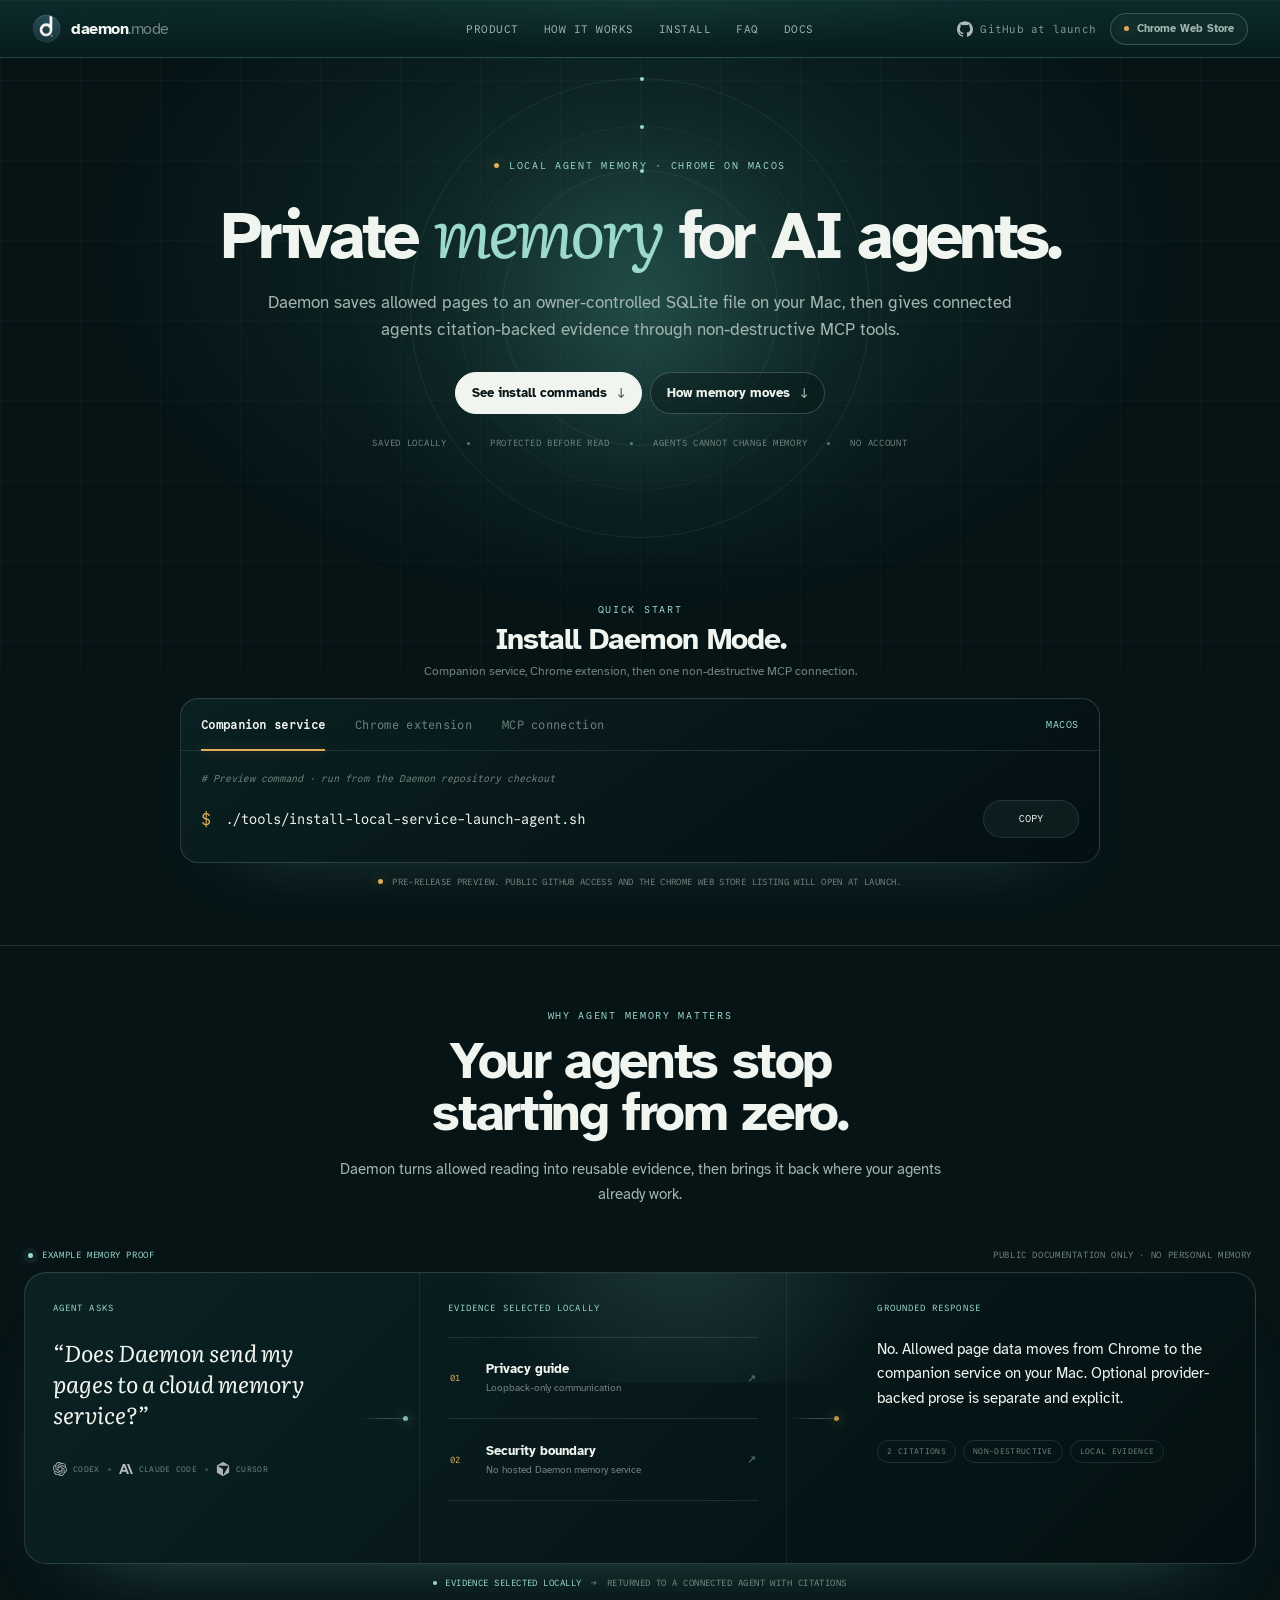
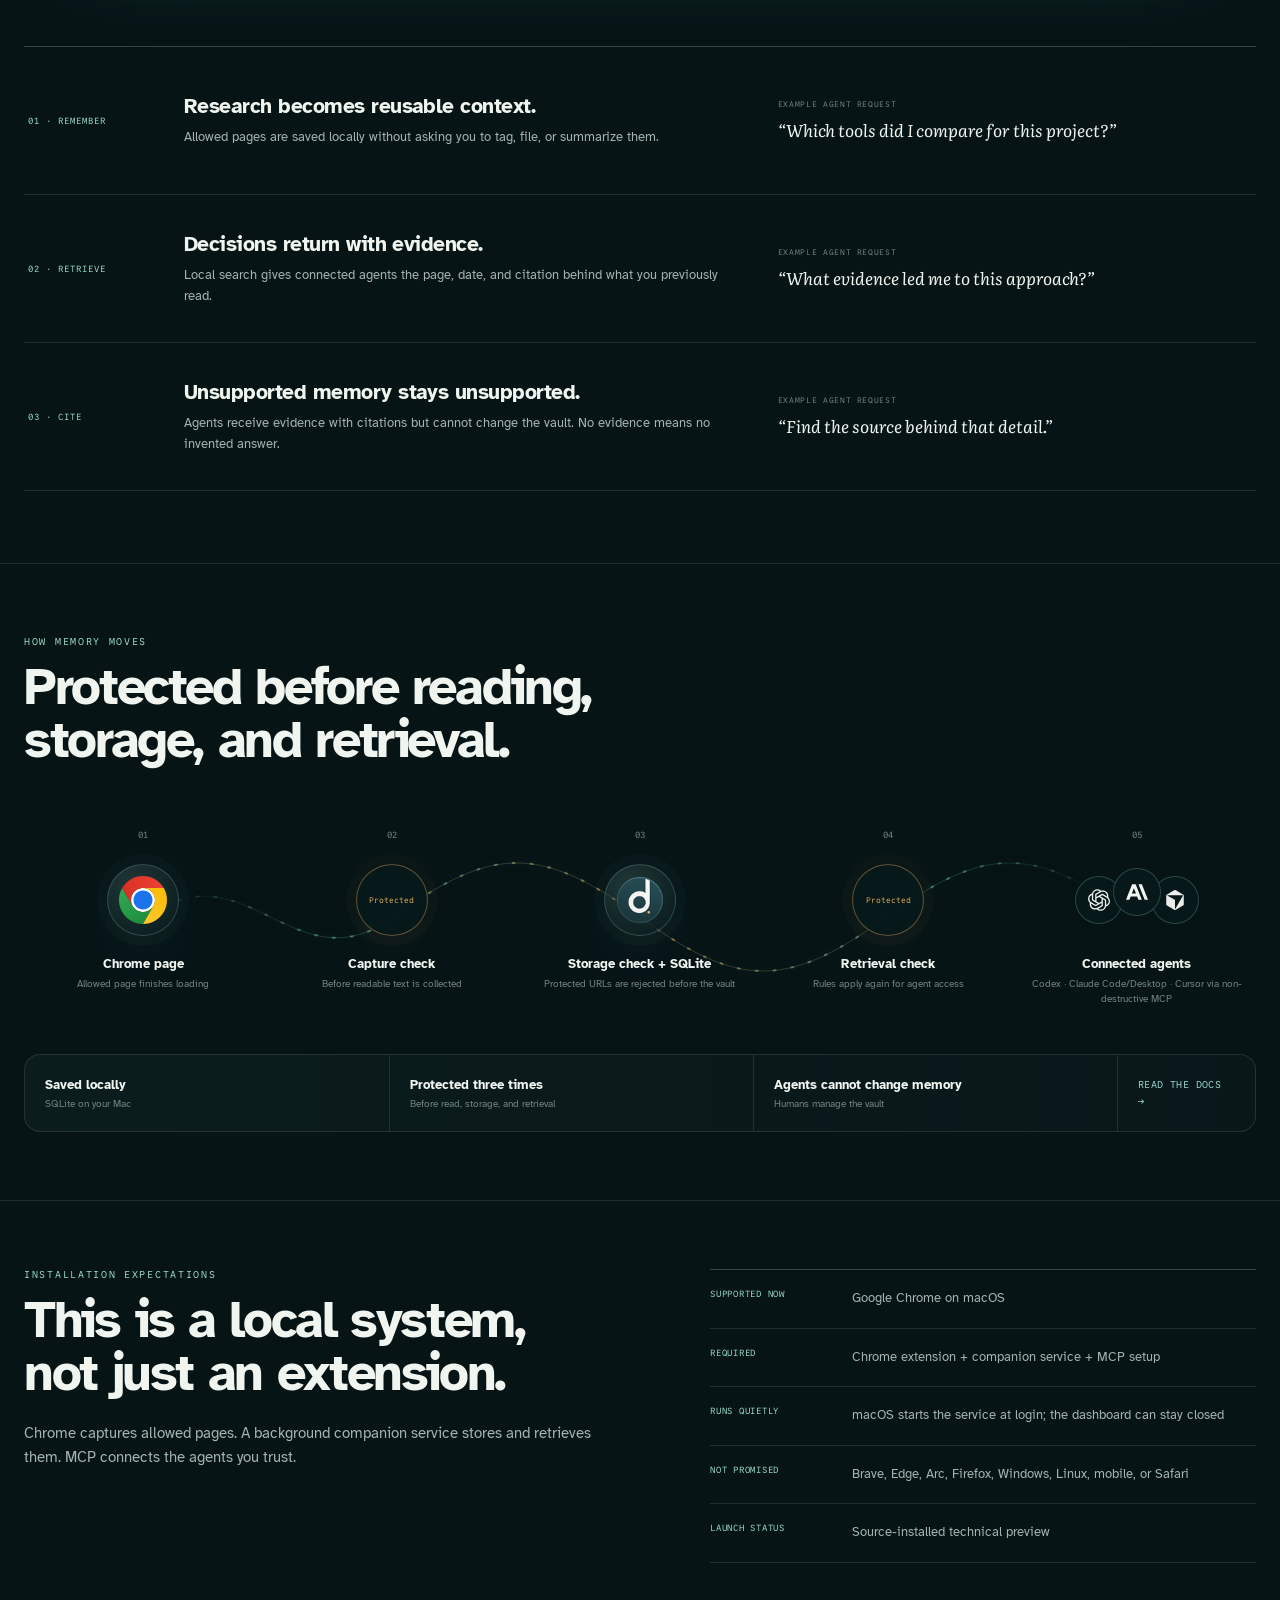
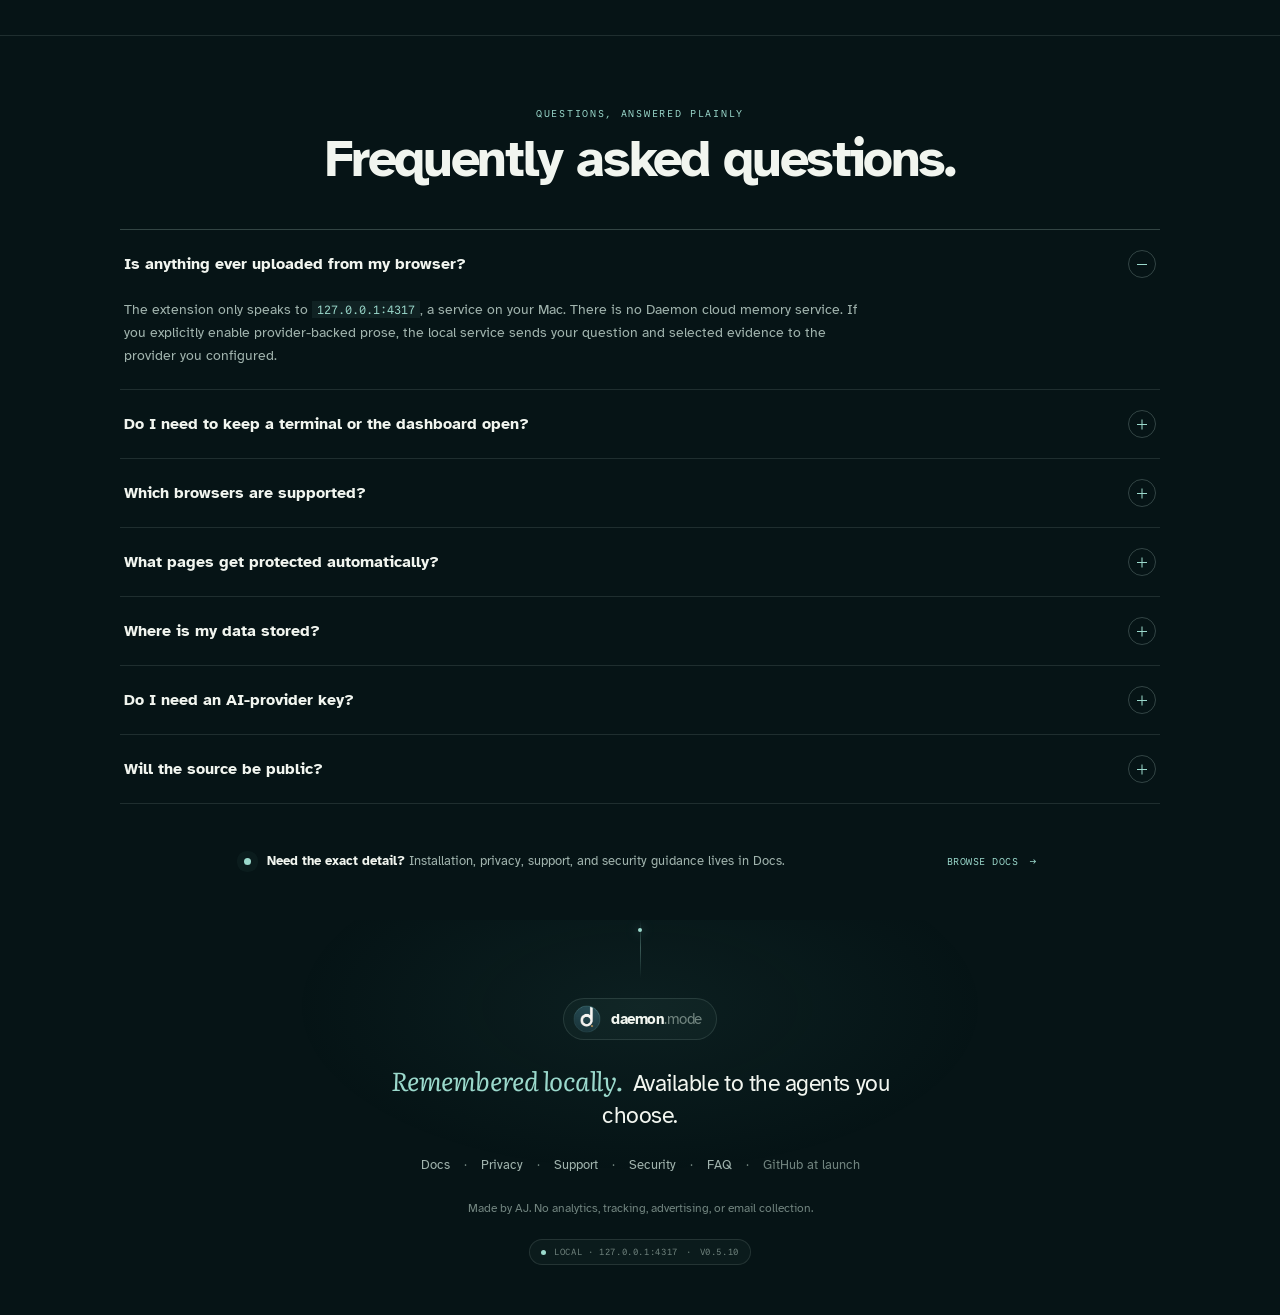
==== site/index.html @ b1472f05 "Launch Daemon Mode public preview" ====
<!doctype html>
<html lang="en">
<head>
  <meta charset="utf-8">
  <meta name="viewport" content="width=device-width, initial-scale=1">
  <title>Daemon Mode — Private memory for AI agents</title>
  <meta name="description" content="Daemon Mode saves allowed pages locally on your Mac and gives connected AI agents non-destructive, citation-backed memory through MCP.">
  <meta name="color-scheme" content="dark">
  <meta name="theme-color" content="#061416">

  <meta property="og:type" content="website">
  <meta property="og:title" content="Daemon Mode">
  <meta property="og:description" content="Private, local, citation-backed memory for your AI agents.">
  <meta name="twitter:card" content="summary_large_image">

  <link rel="icon" href="./assets/icons/dmn-icon-32.png" type="image/png">
  <link rel="apple-touch-icon" href="./assets/icons/dmn-icon-192.png">
  <link rel="preload" href="./assets/fonts/atkinson-hyperlegible-latin-400-normal.woff2" as="font" type="font/woff2" crossorigin>
  <link rel="preload" href="./assets/fonts/atkinson-hyperlegible-latin-700-normal.woff2" as="font" type="font/woff2" crossorigin>
  <link rel="preload" href="./assets/fonts/commit-mono-latin-400-normal.woff2" as="font" type="font/woff2" crossorigin>
  <link rel="preload" href="./assets/fonts/literata-latin-400-italic.woff2" as="font" type="font/woff2" crossorigin>
  <link rel="stylesheet" href="./cohesive.css?v=0.5.10-launch-5">
  <script src="./version.js"></script>
  <script src="./file-navigation.js" defer></script>
</head>
<body>
  <a class="skip-link" href="#main">Skip to content</a>
  <div class="page-atmosphere" aria-hidden="true"></div>

  <header class="site-header">
    <div class="shell header-row">
      <a class="brand" href="/" aria-label="Daemon Mode home">
        <img src="./assets/brand/dmn-mark.png" alt="" width="34" height="34">
        <span>daemon<span>.mode</span></span>
      </a>

      <nav class="primary-nav" id="primary-nav" aria-label="Primary navigation">
        <a href="#product">Product</a>
        <a href="#how">How it works</a>
        <a href="#install">Install</a>
        <a href="#faq">FAQ</a>
        <a href="./docs/">Docs</a>
      </nav>

      <div class="header-actions">
        <span class="github-placeholder" aria-disabled="true"><img src="./assets/agents/github.svg" alt="" width="16" height="16"><span>GitHub at launch</span></span>
        <span class="store-placeholder" aria-disabled="true" aria-label="Chrome Web Store link activates after publication"><i aria-hidden="true"></i> Chrome Web Store</span>
      </div>

      <button class="menu-button" type="button" aria-controls="primary-nav" aria-expanded="false">Menu</button>
    </div>
  </header>

  <main id="main">
    <section class="hero" aria-labelledby="hero-title">
      <div class="hero-art" aria-hidden="true">
        <div class="hero-art__ring hero-art__ring--outer"></div>
        <div class="hero-art__ring hero-art__ring--middle"></div>
        <div class="hero-art__ring hero-art__ring--inner"></div>
      </div>

      <div class="shell hero-copy">
        <p class="eyebrow"><span aria-hidden="true"></span> Local agent memory · Chrome on macOS</p>
        <h1 id="hero-title">Private <em>memory</em> for AI agents.</h1>
        <p class="hero-lede">Daemon saves allowed pages to an owner-controlled SQLite file on your Mac, then gives connected agents citation-backed evidence through non-destructive MCP tools.</p>
        <div class="hero-actions">
          <a class="button button--primary origin-action" data-origin-button href="#install"><span class="origin-label">See install commands <span class="button-arrow" aria-hidden="true">↓</span></span></a>
          <a class="button button--secondary origin-action" data-origin-button href="#how"><span class="origin-label">How memory moves <span class="button-arrow" aria-hidden="true">↓</span></span></a>
        </div>
        <ul class="hero-facts" aria-label="Product boundaries">
          <li>saved locally</li>
          <li>protected before read</li>
          <li>agents cannot change memory</li>
          <li>no account</li>
        </ul>
      </div>
    </section>

    <section class="quick-start" id="install" aria-labelledby="quick-start-title">
      <div class="shell quick-start-shell">
        <div class="quick-start-intro">
          <p class="section-kicker">Quick start</p>
          <h2 id="quick-start-title">Install Daemon Mode.</h2>
          <p>Companion service, Chrome extension, then one non-destructive MCP connection.</p>
        </div>

        <div class="install-console" role="region" aria-label="Daemon Mode installation preview">
          <div class="install-console__tabs" role="tablist" aria-label="Installation steps">
            <button class="is-active" id="install-tab-service" type="button" role="tab" aria-selected="true" aria-controls="install-panel-service">Companion service</button>
            <button id="install-tab-extension" type="button" role="tab" aria-selected="false" aria-controls="install-panel-extension" tabindex="-1">Chrome extension</button>
            <button id="install-tab-mcp" type="button" role="tab" aria-selected="false" aria-controls="install-panel-mcp" tabindex="-1">MCP connection</button>
            <span class="install-tab-indicator" aria-hidden="true"></span>
            <b>macOS</b>
          </div>
          <div class="install-console__body install-panel" id="install-panel-service" role="tabpanel" aria-labelledby="install-tab-service">
            <p class="install-note"># Preview command · run from the Daemon repository checkout</p>
            <div class="command-row">
              <span class="prompt" aria-hidden="true">$</span>
              <code id="service-install-command">./tools/install-local-service-launch-agent.sh</code>
              <button class="copy-button" data-copy-target="service-install-command" type="button" aria-label="Copy companion service install command">
                <span aria-hidden="true">Copy</span>
                <span class="copy-button__status" aria-live="polite"></span>
              </button>
            </div>
          </div>
          <div class="install-console__body install-panel" id="install-panel-extension" role="tabpanel" aria-labelledby="install-tab-extension" hidden>
            <p class="install-note"># Technical preview · Chrome Developer mode</p>
            <div class="install-status-row">
              <strong>Load this checkout's extension/ folder unpacked</strong>
              <span><i aria-hidden="true"></i> Store link follows publication</span>
            </div>
          </div>
          <div class="install-console__body install-panel" id="install-panel-mcp" role="tabpanel" aria-labelledby="install-tab-mcp" hidden>
            <p class="install-note"># Connect Codex · replace codex with claude-code, cursor, or claude-desktop</p>
            <div class="command-row">
              <span class="prompt" aria-hidden="true">$</span>
              <code id="mcp-install-command">python3 tools/setup-agent-harness.py --apply codex --scope user</code>
              <button class="copy-button" data-copy-target="mcp-install-command" type="button" aria-label="Copy MCP connection command">
                <span aria-hidden="true">Copy</span>
                <span class="copy-button__status" aria-live="polite"></span>
              </button>
            </div>
          </div>
        </div>

        <p class="availability-note"><span aria-hidden="true"></span> Pre-release preview. Public GitHub access and the Chrome Web Store listing will open at launch.</p>
      </div>
    </section>

    <section class="product-section" id="product" aria-labelledby="product-title">
      <div class="shell">
        <div class="section-heading section-heading--center">
          <p class="section-kicker">Why agent memory matters</p>
          <h2 id="product-title">Your agents stop starting from zero.</h2>
          <p>Daemon turns allowed reading into reusable evidence, then brings it back where your agents already work.</p>
        </div>

        <figure class="evidence-proof" data-evidence-proof aria-labelledby="evidence-proof-title">
          <div class="evidence-proof__topline">
            <figcaption id="evidence-proof-title"><i aria-hidden="true"></i> Example memory proof</figcaption>
            <span>Public documentation only · no personal memory</span>
          </div>

          <div class="evidence-proof__instrument">
            <article class="proof-query" data-proof-step="1">
              <p class="proof-label">Agent asks</p>
              <blockquote>“Does Daemon send my pages to a cloud memory service?”</blockquote>
              <div class="proof-agent-row" aria-label="Example connected agents">
                <span><img src="./assets/agents/openai.svg" alt="" width="18" height="18"> Codex</span>
                <span><img src="./assets/agents/anthropic.svg" alt="" width="18" height="18"> Claude Code</span>
                <span><img src="./assets/agents/cursor.svg" alt="" width="18" height="18"> Cursor</span>
              </div>
            </article>

            <div class="proof-transfer" aria-hidden="true">
              <span></span>
            </div>

            <article class="proof-evidence" data-proof-step="2">
              <p class="proof-label">Evidence selected locally</p>
              <a href="./privacy/">
                <span>01</span>
                <div><strong>Privacy guide</strong><small>Loopback-only communication</small></div>
                <b aria-hidden="true">↗</b>
              </a>
              <a href="./security/">
                <span>02</span>
                <div><strong>Security boundary</strong><small>No hosted Daemon memory service</small></div>
                <b aria-hidden="true">↗</b>
              </a>
            </article>

            <div class="proof-transfer proof-transfer--answer" aria-hidden="true">
              <span></span>
            </div>

            <article class="proof-answer" data-proof-step="3">
              <p class="proof-label">Grounded response</p>
              <p>No. Allowed page data moves from Chrome to the companion service on your Mac. Optional provider-backed prose is separate and explicit.</p>
              <footer><span>2 citations</span><span>non-destructive</span><span>local evidence</span></footer>
            </article>
          </div>

          <div class="evidence-proof__caption">
            <span><i aria-hidden="true"></i> Evidence selected locally</span>
            <span aria-hidden="true">→</span>
            <span>returned to a connected agent with citations</span>
          </div>
        </figure>

        <div class="value-rows">
          <article>
            <span>01 · Remember</span>
            <div><h3>Research becomes reusable context.</h3><p>Allowed pages are saved locally without asking you to tag, file, or summarize them.</p></div>
            <blockquote><small>Example agent request</small>“Which tools did I compare for this project?”</blockquote>
          </article>
          <article>
            <span>02 · Retrieve</span>
            <div><h3>Decisions return with evidence.</h3><p>Local search gives connected agents the page, date, and citation behind what you previously read.</p></div>
            <blockquote><small>Example agent request</small>“What evidence led me to this approach?”</blockquote>
          </article>
          <article>
            <span>03 · Cite</span>
            <div><h3>Unsupported memory stays unsupported.</h3><p>Agents receive evidence with citations but cannot change the vault. No evidence means no invented answer.</p></div>
            <blockquote><small>Example agent request</small>“Find the source behind that detail.”</blockquote>
          </article>
        </div>
      </div>
    </section>

    <section class="flow-section" id="how" aria-labelledby="flow-title">
      <div class="shell">
        <div class="section-heading">
          <p class="section-kicker">How memory moves</p>
          <h2 id="flow-title">Protected before reading, storage, and retrieval.</h2>
        </div>

        <div class="memory-flow-wrap" data-memory-flow>
          <svg class="memory-flow__path" viewBox="0 0 1000 180" preserveAspectRatio="none" aria-hidden="true">
            <defs>
              <linearGradient id="memory-path-gradient" x1="0" x2="1">
                <stop offset="0" stop-color="#75c9b7" stop-opacity="0"/>
                <stop offset=".18" stop-color="#75c9b7" stop-opacity=".45"/>
                <stop offset=".5" stop-color="#e0ad59" stop-opacity=".5"/>
                <stop offset=".82" stop-color="#75c9b7" stop-opacity=".45"/>
                <stop offset="1" stop-color="#75c9b7" stop-opacity="0"/>
              </linearGradient>
            </defs>
            <path class="memory-flow__path-base" d="M100 90 C180 18 220 162 300 90 S420 18 500 90 S620 162 700 90 S820 18 900 90"/>
            <path class="memory-flow__path-signal" d="M100 90 C180 18 220 162 300 90 S420 18 500 90 S620 162 700 90 S820 18 900 90"/>
          </svg>
          <ol class="memory-flow">
            <li>
              <span>01</span>
              <div class="flow-mark flow-mark--chrome"><img src="./assets/agents/chrome.svg" alt="" width="48" height="48"></div>
              <strong>Chrome page</strong>
              <small>Allowed page finishes loading</small>
            </li>
            <li class="memory-flow__gate">
              <span>02</span>
              <b aria-hidden="true">Protected</b>
              <strong>Capture check</strong>
              <small>Before readable text is collected</small>
            </li>
            <li>
              <span>03</span>
              <div class="flow-mark"><img src="./assets/icons/dmn-icon-64.png" alt="" width="42" height="42"></div>
              <strong>Storage check + SQLite</strong>
              <small>Protected URLs are rejected before the vault</small>
            </li>
            <li class="memory-flow__gate">
              <span>04</span>
              <b aria-hidden="true">Protected</b>
              <strong>Retrieval check</strong>
              <small>Rules apply again for agent access</small>
            </li>
            <li>
              <span>05</span>
              <div class="agent-cluster" aria-hidden="true">
                <i><img src="./assets/agents/openai.svg" alt=""></i>
                <i><img src="./assets/agents/anthropic.svg" alt=""></i>
                <i><img src="./assets/agents/cursor.svg" alt=""></i>
              </div>
              <strong>Connected agents</strong>
              <small>Codex · Claude Code/Desktop · Cursor via non-destructive MCP</small>
            </li>
          </ol>
        </div>

        <aside class="trust-ribbon" aria-label="Core trust boundaries">
          <div><strong>Saved locally</strong><span>SQLite on your Mac</span></div>
          <div><strong>Protected three times</strong><span>Before read, storage, and retrieval</span></div>
          <div><strong>Agents cannot change memory</strong><span>Humans manage the vault</span></div>
          <a href="./docs/">Read the docs <span aria-hidden="true">→</span></a>
        </aside>
      </div>
    </section>

    <section class="expectations-section" aria-labelledby="expectations-title">
      <div class="shell expectations-grid">
        <div>
          <p class="section-kicker">Installation expectations</p>
          <h2 id="expectations-title">This is a local system, not just an extension.</h2>
          <p class="expectations-lede">Chrome captures allowed pages. A background companion service stores and retrieves them. MCP connects the agents you trust.</p>
        </div>
        <dl class="requirements">
          <div><dt>Supported now</dt><dd>Google Chrome on macOS</dd></div>
          <div><dt>Required</dt><dd>Chrome extension + companion service + MCP setup</dd></div>
          <div><dt>Runs quietly</dt><dd>macOS starts the service at login; the dashboard can stay closed</dd></div>
          <div><dt>Not promised</dt><dd>Brave, Edge, Arc, Firefox, Windows, Linux, mobile, or Safari</dd></div>
          <div><dt>Launch status</dt><dd>Source-installed technical preview</dd></div>
        </dl>
      </div>
    </section>

    <section class="faq-section" id="faq" aria-labelledby="faq-title">
      <div class="shell faq-shell">
        <div class="section-heading section-heading--center">
          <p class="section-kicker">Questions, answered plainly</p>
          <h2 id="faq-title">Frequently asked questions.</h2>
        </div>

        <div class="faq" data-faq-accordion>
          <article class="faq-item is-open">
            <h3><button type="button" aria-expanded="true" aria-controls="faq-upload"><span>Is anything ever uploaded from my browser?</span><i aria-hidden="true"></i></button></h3>
            <div class="faq-panel" id="faq-upload"><p>The extension only speaks to <code>127.0.0.1:4317</code>, a service on your Mac. There is no Daemon cloud memory service. If you explicitly enable provider-backed prose, the local service sends your question and selected evidence to the provider you configured.</p></div>
          </article>
          <article class="faq-item">
            <h3><button type="button" aria-expanded="false" aria-controls="faq-running"><span>Do I need to keep a terminal or the dashboard open?</span><i aria-hidden="true"></i></button></h3>
            <div class="faq-panel" id="faq-running" hidden><p>No. The one-time installer registers a per-user macOS background service. It starts after you log in, returns after a normal reboot once you log in again, and is restarted if the process exits unexpectedly. The dashboard is only a view into that service.</p></div>
          </article>
          <article class="faq-item">
            <h3><button type="button" aria-expanded="false" aria-controls="faq-browser"><span>Which browsers are supported?</span><i aria-hidden="true"></i></button></h3>
            <div class="faq-panel" id="faq-browser" hidden><p>Google Chrome on macOS is the current support promise. Other browsers and operating systems have not been verified end to end.</p></div>
          </article>
          <article class="faq-item">
            <h3><button type="button" aria-expanded="false" aria-controls="faq-protection"><span>What pages get protected automatically?</span><i aria-hidden="true"></i></button></h3>
            <div class="faq-panel" id="faq-protection" hidden><p>Banking, healthcare, wallets and payments, mail, private messaging, private AI chats, browser-internal pages, and authentication flows. You can add domains of your own.</p></div>
          </article>
          <article class="faq-item">
            <h3><button type="button" aria-expanded="false" aria-controls="faq-storage"><span>Where is my data stored?</span><i aria-hidden="true"></i></button></h3>
            <div class="faq-panel" id="faq-storage" hidden><p>In a local SQLite file at <code>~/Library/Application Support/Daemon Mode/memory.sqlite3</code> for your macOS user.</p></div>
          </article>
          <article class="faq-item">
            <h3><button type="button" aria-expanded="false" aria-controls="faq-key"><span>Do I need an AI-provider key?</span><i aria-hidden="true"></i></button></h3>
            <div class="faq-panel" id="faq-key" hidden><p>No. Capture, protection, local retrieval, and MCP evidence work without one. A key is only needed for optional provider-backed prose.</p></div>
          </article>
          <article class="faq-item">
            <h3><button type="button" aria-expanded="false" aria-controls="faq-source"><span>Will the source be public?</span><i aria-hidden="true"></i></button></h3>
            <div class="faq-panel" id="faq-source" hidden><p>Yes. At launch, the extension, local service, MCP server, packaging workflow, and verification tools will be available in the GitHub repository.</p></div>
          </article>
        </div>

        <div class="faq-after">
          <span class="faq-after__signal" aria-hidden="true"></span>
          <p><strong>Need the exact detail?</strong> Installation, privacy, support, and security guidance lives in Docs.</p>
          <a href="./docs/">Browse Docs <span aria-hidden="true">→</span></a>
        </div>
      </div>
    </section>

  </main>

  <footer class="site-footer">
    <div class="footer-inner">
      <a class="brand footer-brand" href="/" aria-label="Daemon Mode home">
        <img src="./assets/brand/dmn-mark.png" alt="" width="34" height="34">
        <span>daemon<span>.mode</span></span>
      </a>
      <p class="footer-hook"><em>Remembered locally.</em> Available to the agents you choose.</p>
      <nav class="footer-nav" aria-label="Footer navigation">
        <a href="./docs/">Docs</a><span aria-hidden="true">·</span>
        <a href="./privacy/">Privacy</a><span aria-hidden="true">·</span>
        <a href="./support/">Support</a><span aria-hidden="true">·</span>
        <a href="./security/">Security</a><span aria-hidden="true">·</span>
        <a href="#faq">FAQ</a><span aria-hidden="true">·</span>
        <span aria-disabled="true">GitHub at launch</span>
      </nav>
      <p class="footer-attribution">Made by AJ. No analytics, tracking, advertising, or email collection.</p>
      <div class="footer-stamp"><i aria-hidden="true"></i><span>local · 127.0.0.1:4317</span><span aria-hidden="true">·</span><span id="dmn-version">v0.5.10</span></div>
    </div>
  </footer>

  <script>
    (function () {
      var version = document.getElementById('dmn-version');
      if (version && window.__DAEMON_VERSION__) version.textContent = 'v' + window.__DAEMON_VERSION__;

      var menu = document.querySelector('.menu-button');
      var nav = document.getElementById('primary-nav');
      function setMenu(open) {
        nav.classList.toggle('is-open', open);
        menu.setAttribute('aria-expanded', open ? 'true' : 'false');
        menu.textContent = open ? 'Close' : 'Menu';
      }
      menu.addEventListener('click', function () { setMenu(menu.getAttribute('aria-expanded') !== 'true'); });
      nav.querySelectorAll('a').forEach(function (link) { link.addEventListener('click', function () { setMenu(false); }); });
      document.addEventListener('keydown', function (event) { if (event.key === 'Escape') setMenu(false); });

      function getOriginCoverDiameter(width, height, x, y) {
        return Math.ceil(2 * Math.max(
          Math.hypot(x, y),
          Math.hypot(width - x, y),
          Math.hypot(x, height - y),
          Math.hypot(width - x, height - y)
        ));
      }

      function updateOriginFill(control, x, y) {
        var rect = control.getBoundingClientRect();
        var safeX = Math.max(0, Math.min(x, rect.width));
        var safeY = Math.max(0, Math.min(y, rect.height));
        control.style.setProperty('--origin-x', safeX + 'px');
        control.style.setProperty('--origin-y', safeY + 'px');
        control.style.setProperty('--origin-size', getOriginCoverDiameter(rect.width, rect.height, safeX, safeY) + 'px');
      }

      function setOriginActive(control, active) {
        control.dataset.originActive = String(Boolean(active));
      }

      document.querySelectorAll('[data-origin-button]').forEach(function (control) {
        function fromPointer(event) {
          var rect = control.getBoundingClientRect();
          updateOriginFill(control, event.clientX - rect.left, event.clientY - rect.top);
        }
        function fromCenter() {
          var rect = control.getBoundingClientRect();
          updateOriginFill(control, rect.width / 2, rect.height / 2);
        }

        control.addEventListener('pointerenter', function (event) { fromPointer(event); setOriginActive(control, true); });
        control.addEventListener('pointermove', function (event) { if (control.dataset.originActive === 'true') fromPointer(event); });
        control.addEventListener('pointerleave', function () { setOriginActive(control, false); control.dataset.originPressed = 'false'; });
        control.addEventListener('pointerdown', function (event) {
          if (event.button !== 0) return;
          fromPointer(event);
          setOriginActive(control, true);
          control.dataset.originPressed = 'true';
        });
        control.addEventListener('pointerup', function () { control.dataset.originPressed = 'false'; });
        control.addEventListener('pointercancel', function () { control.dataset.originPressed = 'false'; });
        control.addEventListener('focus', function () {
          if (!control.matches(':focus-visible')) return;
          fromCenter();
          setOriginActive(control, true);
        });
        control.addEventListener('blur', function () { setOriginActive(control, false); control.dataset.originPressed = 'false'; });
        control.addEventListener('keydown', function (event) {
          if (event.repeat || event.key !== 'Enter') return;
          fromCenter();
          setOriginActive(control, true);
          control.dataset.originPressed = 'true';
        });
        control.addEventListener('keyup', function (event) {
          if (event.key !== 'Enter') return;
          control.dataset.originPressed = 'false';
        });
      });

      document.querySelectorAll('[data-copy-target]').forEach(function (copyButton) {
        var command = document.getElementById(copyButton.getAttribute('data-copy-target'));
        var label = copyButton.querySelector('span[aria-hidden="true"]');
        var status = copyButton.querySelector('.copy-button__status');
        var defaultLabel = label.textContent;
        var resetCopyTimer;
        copyButton.addEventListener('click', function () {
        function finish(text) {
          window.clearTimeout(resetCopyTimer);
          label.textContent = text;
          status.textContent = text === 'Copied' ? '✓' : '!';
          copyButton.dataset.copyState = text === 'Copied' ? 'success' : 'failure';
          resetCopyTimer = window.setTimeout(function () {
            label.textContent = defaultLabel;
            status.textContent = '';
            delete copyButton.dataset.copyState;
          }, 1800);
        }
        function fallbackCopy(text) {
          var field = document.createElement('textarea');
          field.value = text;
          field.setAttribute('readonly', '');
          field.style.position = 'fixed';
          field.style.opacity = '0';
          document.body.appendChild(field);
          field.select();
          var copied = false;
          try { copied = document.execCommand('copy'); } catch (error) { copied = false; }
          field.remove();
          finish(copied ? 'Copied' : 'Select command');
        }
        var text = command.textContent.trim();
        if (!navigator.clipboard || !navigator.clipboard.writeText) { fallbackCopy(text); return; }
        navigator.clipboard.writeText(text).then(function () { finish('Copied'); }).catch(function () { fallbackCopy(text); });
        });
      });

      var installTabs = Array.prototype.slice.call(document.querySelectorAll('[role="tab"][aria-controls^="install-panel-"]'));
      var installTabList = document.querySelector('.install-console__tabs');
      var installIndicator = document.querySelector('.install-tab-indicator');
      function updateInstallIndicator(tab) {
        if (!installTabList || !installIndicator || !tab) return;
        installTabList.style.setProperty('--tab-indicator-x', tab.offsetLeft + 'px');
        installTabList.style.setProperty('--tab-indicator-width', tab.offsetWidth + 'px');
        installTabList.classList.add('has-tab-indicator');
      }
      function activateInstallTab(tab) {
        installTabs.forEach(function (other) {
          var selected = other === tab;
          var panel = document.getElementById(other.getAttribute('aria-controls'));
          other.classList.toggle('is-active', selected);
          other.setAttribute('aria-selected', selected ? 'true' : 'false');
          other.tabIndex = selected ? 0 : -1;
          panel.classList.remove('is-entering');
          panel.hidden = !selected;
          if (selected && !reduceMotion) {
            panel.offsetHeight;
            panel.classList.add('is-entering');
          }
        });
        updateInstallIndicator(tab);
      }
      installTabs.forEach(function (tab, index) {
        tab.addEventListener('click', function () { activateInstallTab(tab); });
        tab.addEventListener('keydown', function (event) {
          if (event.key !== 'ArrowLeft' && event.key !== 'ArrowRight') return;
          event.preventDefault();
          var offset = event.key === 'ArrowRight' ? 1 : -1;
          var next = installTabs[(index + offset + installTabs.length) % installTabs.length];
          activateInstallTab(next);
          next.focus();
        });
      });

      var faqItems = Array.prototype.slice.call(document.querySelectorAll('[data-faq-accordion] .faq-item'));
      var reduceMotion = window.matchMedia('(prefers-reduced-motion: reduce)').matches;

      activateInstallTab(installTabs.find(function (tab) { return tab.getAttribute('aria-selected') === 'true'; }) || installTabs[0]);

      function setFaqItem(item, shouldOpen, immediate) {
        var button = item.querySelector('button');
        var panel = item.querySelector('.faq-panel');
        window.clearTimeout(panel.faqTimer);

        if (shouldOpen) {
          panel.hidden = false;
          button.setAttribute('aria-expanded', 'true');
          item.classList.add('is-open');
          panel.style.maxHeight = immediate || reduceMotion ? panel.scrollHeight + 'px' : '0px';
          if (!immediate && !reduceMotion) {
            panel.offsetHeight;
            window.requestAnimationFrame(function () { panel.style.maxHeight = panel.scrollHeight + 'px'; });
          }
          return;
        }

        button.setAttribute('aria-expanded', 'false');
        if (panel.hidden) {
          item.classList.remove('is-open');
          panel.style.maxHeight = '0px';
          return;
        }

        panel.style.maxHeight = panel.scrollHeight + 'px';
        panel.offsetHeight;
        item.classList.remove('is-open');
        panel.style.maxHeight = '0px';
        if (immediate || reduceMotion) {
          panel.hidden = true;
        } else {
          panel.faqTimer = window.setTimeout(function () { panel.hidden = true; }, 440);
        }
      }

      faqItems.forEach(function (item) {
        var button = item.querySelector('button');
        setFaqItem(item, button.getAttribute('aria-expanded') === 'true', true);
        button.addEventListener('click', function () {
          var willOpen = button.getAttribute('aria-expanded') !== 'true';
          faqItems.forEach(function (other) { setFaqItem(other, other === item && willOpen, false); });
        });
      });

      window.addEventListener('resize', function () {
        updateInstallIndicator(installTabs.find(function (tab) { return tab.getAttribute('aria-selected') === 'true'; }));
        faqItems.forEach(function (item) {
          if (!item.classList.contains('is-open')) return;
          var panel = item.querySelector('.faq-panel');
          panel.style.maxHeight = panel.scrollHeight + 'px';
        });
      });

      var motionSurfaces = Array.prototype.slice.call(document.querySelectorAll('[data-evidence-proof], [data-memory-flow]'));
      if (!reduceMotion && 'IntersectionObserver' in window && motionSurfaces.length) {
        document.documentElement.classList.add('motion-ready');
        var motionObserver = new IntersectionObserver(function (entries) {
          entries.forEach(function (entry) {
            if (!entry.isIntersecting) return;
            entry.target.classList.add('is-active');
            motionObserver.unobserve(entry.target);
          });
        }, { rootMargin: '0px 0px -14% 0px', threshold: .18 });
        motionSurfaces.forEach(function (surface) { motionObserver.observe(surface); });
      }

      var sectionLinks = Array.prototype.slice.call(nav.querySelectorAll('a[href^="#"]'));
      if ('IntersectionObserver' in window && sectionLinks.length) {
        var sectionsById = new Map();
        sectionLinks.forEach(function (link) {
          var section = document.querySelector(link.getAttribute('href'));
          if (section) sectionsById.set(section, link);
        });
        var visibleSections = new Map();
        var sectionObserver = new IntersectionObserver(function (entries) {
          entries.forEach(function (entry) {
            if (entry.isIntersecting) visibleSections.set(entry.target, entry.intersectionRatio);
            else visibleSections.delete(entry.target);
          });
          var activeSection = null;
          var activeRatio = 0;
          visibleSections.forEach(function (ratio, section) {
            if (ratio <= activeRatio) return;
            activeSection = section;
            activeRatio = ratio;
          });
          sectionLinks.forEach(function (link) { link.removeAttribute('aria-current'); });
          if (activeSection) sectionsById.get(activeSection).setAttribute('aria-current', 'location');
        }, { rootMargin: '-28% 0px -52% 0px', threshold: [0, .05, .2, .45] });
        sectionsById.forEach(function (link, section) { sectionObserver.observe(section); });
      }

    })();
  </script>
</body>
</html>
---- site/cohesive.css ----
@font-face { font-family: "Atkinson"; src: url("./assets/fonts/atkinson-hyperlegible-latin-400-normal.woff2") format("woff2"); font-style: normal; font-weight: 400; font-display: swap; }
@font-face { font-family: "Atkinson"; src: url("./assets/fonts/atkinson-hyperlegible-latin-700-normal.woff2") format("woff2"); font-style: normal; font-weight: 700; font-display: swap; }
@font-face { font-family: "Commit Mono"; src: url("./assets/fonts/commit-mono-latin-400-normal.woff2") format("woff2"); font-style: normal; font-weight: 400; font-display: swap; }
@font-face { font-family: "Literata"; src: url("./assets/fonts/literata-latin-400-italic.woff2") format("woff2"); font-style: italic; font-weight: 400; font-display: swap; }

:root {
  --bg: #061416;
  --bg-deep: #02090b;
  --panel: #091c1f;
  --panel-soft: rgba(11, 34, 37, .72);
  --ink: #f1f5ef;
  --muted: #a1b4ae;
  --dim: #71847f;
  --teal: #9bd9cc;
  --teal-strong: #75c9b7;
  --amber: #e0ad59;
  --rule: rgba(196, 225, 217, .13);
  --rule-strong: rgba(196, 225, 217, .24);
  --mono: "Commit Mono", ui-monospace, monospace;
  --sans: "Atkinson", sans-serif;
  --serif: "Literata", serif;
  --ease: cubic-bezier(.22, 1, .36, 1);
  --shell: 1240px;
  --radius-card: 20px;
  --radius-large: 26px;
  --surface-edge: rgba(196, 225, 217, .18);
  --surface-glow: 0 30px 80px -58px rgba(117, 201, 183, .45);
}

*, *::before, *::after { box-sizing: border-box; }
html { background: var(--bg-deep); scroll-behavior: smooth; scrollbar-width: none; }
html::-webkit-scrollbar, body::-webkit-scrollbar { display: none; }
body { background: var(--bg); color: var(--ink); font-family: var(--sans); margin: 0; min-width: 320px; overflow-x: hidden; }
body::before {
  background-image: linear-gradient(rgba(180, 218, 208, .035) 1px, transparent 1px), linear-gradient(90deg, rgba(180, 218, 208, .035) 1px, transparent 1px);
  background-size: 80px 80px;
  content: "";
  inset: 0;
  mask-image: linear-gradient(to bottom, #000 0%, rgba(0,0,0,.7) 72%, transparent 100%);
  pointer-events: none;
  position: fixed;
  z-index: 0;
}
a { color: inherit; text-decoration: none; }
button { color: inherit; font: inherit; }
img { display: block; height: auto; max-width: 100%; }
p, h1, h2, h3, ul, ol, dl, dd { margin: 0; }
ul, ol { padding: 0; }
code { font-family: var(--mono); }
main, .site-header, .site-footer { position: relative; z-index: 1; }
.shell { margin-inline: auto; width: min(var(--shell), calc(100% - 48px)); }
.skip-link { background: var(--ink); color: var(--bg); left: 16px; padding: 10px 14px; position: fixed; top: -100px; z-index: 1000; }
.skip-link:focus { top: 16px; }
.visually-hidden { height: 1px; margin: -1px; overflow: hidden; padding: 0; position: absolute; width: 1px; clip: rect(0 0 0 0); clip-path: inset(50%); white-space: nowrap; }
.page-atmosphere {
  animation: atmosphere-drift 18s ease-in-out infinite alternate;
  background: radial-gradient(780px 520px at 50% 250px, rgba(64, 148, 137, .2), transparent 70%), radial-gradient(600px 420px at 88% 1380px, rgba(193, 144, 65, .08), transparent 68%);
  inset: 0;
  pointer-events: none;
  position: fixed;
  z-index: 0;
}

.site-header { background: radial-gradient(480px 70px at 50% 0%, rgba(69, 135, 125, .12), transparent 72%), linear-gradient(180deg, rgba(13, 44, 44, .96), rgba(7, 28, 30, .93)); border-bottom: 1px solid rgba(155, 217, 204, .17); box-shadow: inset 0 1px rgba(255, 255, 255, .03), 0 14px 40px -36px rgba(0, 0, 0, .9); height: 58px; position: sticky; top: 0; z-index: 100; -webkit-backdrop-filter: blur(24px) saturate(125%); backdrop-filter: blur(24px) saturate(125%); }
.site-header .shell { max-width: 1600px; width: calc(100% - 64px); }
.header-row { align-items: center; display: grid; gap: 24px; grid-template-columns: 1fr auto 1fr; height: 100%; }
.brand { align-items: center; display: inline-flex; gap: 10px; justify-self: start; }
.brand img { height: 29px; width: 29px; }
.brand > span { font-size: 16px; font-weight: 700; letter-spacing: -.03em; }
.brand > span > span { color: var(--dim); font-weight: 400; }
.primary-nav { align-items: center; display: flex; gap: 25px; }
.primary-nav a { color: var(--muted); font-family: var(--mono); font-size: 11px; letter-spacing: .045em; padding: 8px 0; position: relative; text-transform: uppercase; }
.primary-nav a::after { background: var(--teal); bottom: 3px; content: ""; height: 1px; left: 0; position: absolute; transform: scaleX(0); transform-origin: right; transition: transform 200ms var(--ease); width: 100%; }
.primary-nav a:hover { color: var(--ink); }
.primary-nav a:hover::after { transform: scaleX(1); transform-origin: left; }
.primary-nav a[aria-current="page"], .primary-nav a[aria-current="location"] { color: var(--ink); }
.primary-nav a[aria-current="page"]::after, .primary-nav a[aria-current="location"]::after { transform: scaleX(1); }
.header-actions { align-items: center; display: flex; gap: 14px; justify-self: end; }
.github-placeholder { align-items: center; color: var(--muted); display: inline-flex; font-family: var(--mono); font-size: 11px; gap: 7px; letter-spacing: .02em; opacity: .82; }
.github-placeholder img { height: 16px; opacity: .88; width: 16px; }
.store-placeholder, .store-soon { align-items: center; background: rgba(155, 217, 204, .04); border: 1px solid var(--rule-strong); border-radius: 999px; color: var(--muted); display: inline-flex; font-size: 11px; font-weight: 700; gap: 8px; min-height: 32px; padding: 0 13px; }
.store-placeholder i, .store-soon i, .availability-note span, .footer-status i { background: var(--amber); border-radius: 50%; box-shadow: 0 0 12px rgba(224, 173, 89, .48); height: 5px; width: 5px; }
.menu-button { background: transparent; border: 1px solid var(--rule-strong); border-radius: 6px; display: none; min-height: 38px; padding: 0 12px; }

.hero { align-items: center; display: grid; min-height: 500px; overflow: hidden; padding: 42px 0 50px; position: relative; }
.hero::after { display: none; }
.hero-copy { align-items: center; display: flex; flex-direction: column; position: relative; text-align: center; z-index: 2; }
.eyebrow, .section-kicker { color: var(--teal); font-family: var(--mono); font-size: 10px; letter-spacing: .17em; text-transform: uppercase; }
.eyebrow { align-items: center; display: flex; gap: 10px; margin-bottom: 26px; }
.eyebrow span { background: var(--amber); border-radius: 50%; box-shadow: 0 0 16px rgba(224, 173, 89, .5); height: 5px; width: 5px; }
.hero h1 { font-size: clamp(48px, 5.15vw, 72px); letter-spacing: -.055em; line-height: .98; max-width: 1040px; text-wrap: balance; }
.hero h1 em { color: var(--teal); font-family: var(--serif); font-weight: 400; }
.hero-lede { color: var(--muted); font-size: 17px; line-height: 1.58; margin-top: 22px; max-width: 760px; }
.hero-actions { display: flex; gap: 8px; margin-top: 28px; }
.button { align-items: center; border: 1px solid var(--rule-strong); border-radius: 999px; display: inline-flex; font-size: 13px; font-weight: 700; min-height: 42px; padding: 0 16px; transition: background 180ms ease, border-color 180ms ease, color 180ms ease, transform 180ms var(--ease); }
.button:hover { border-color: rgba(196,225,217,.44); transform: translateY(-2px); }
.button--primary { background: var(--ink); border-color: var(--ink); color: var(--bg); }
.button--secondary { background: rgba(6, 20, 22, .36); color: var(--ink); }
.button.origin-action { --origin-fill: var(--teal); --origin-scale: 0; --origin-size: 0px; --origin-x: 50%; --origin-y: 50%; isolation: isolate; overflow: hidden; position: relative; transition: border-color 220ms ease, color 300ms cubic-bezier(.16, 1, .3, 1), transform 140ms ease; }
.button.origin-action::before { background: var(--origin-fill); border-radius: 999px; content: ""; height: var(--origin-size); left: var(--origin-x); pointer-events: none; position: absolute; top: var(--origin-y); transform: translate(-50%, -50%) scale(var(--origin-scale)); transition: transform 500ms cubic-bezier(.16, 1, .3, 1); width: var(--origin-size); z-index: 0; }
.button.origin-action .origin-label { align-items: center; display: inline-flex; gap: 10px; justify-content: center; position: relative; z-index: 1; }
.button-arrow { display: inline-block; font-family: var(--mono); font-size: 14px; font-weight: 500; line-height: 1; opacity: .72; transition: opacity 220ms ease, transform 300ms cubic-bezier(.16, 1, .3, 1); }
.button.origin-action:hover .button-arrow, .button.origin-action:focus-visible .button-arrow { opacity: 1; transform: translateY(2px); }
.button.origin-action[data-origin-active="true"] { --origin-scale: 1; border-color: var(--origin-fill); color: var(--bg-deep); }
.button.origin-action[data-origin-pressed="true"] { transform: scale(.985); }
.button--primary.origin-action { --origin-fill: var(--teal); }
.button--secondary.origin-action { --origin-fill: var(--teal-strong); }
.hero-facts { align-items: center; color: var(--dim); display: flex; flex-wrap: wrap; font-family: var(--mono); font-size: 9px; gap: 20px; justify-content: center; letter-spacing: .08em; list-style: none; margin-top: 24px; text-transform: uppercase; }
.hero-facts li { align-items: center; display: flex; gap: 20px; }
.hero-facts li:not(:last-child)::after { background: var(--teal); border-radius: 50%; content: ""; height: 3px; opacity: .5; width: 3px; }

.hero-art { height: 470px; left: 50%; pointer-events: none; position: absolute; top: 50%; transform: translate(-50%, -50%); width: 470px; z-index: 0; }
.hero-art::before { background: radial-gradient(circle, rgba(100, 197, 179, .22), rgba(65, 131, 122, .05) 42%, transparent 68%); content: ""; inset: -80px; position: absolute; }
.hero-art__ring { border: 1px solid rgba(155, 217, 204, .09); border-radius: 50%; left: 50%; position: absolute; top: 50%; transform: translate(-50%, -50%); }
.hero-art__ring::before { background: var(--teal); border-radius: 50%; box-shadow: 0 0 16px rgba(155, 217, 204, .6); content: ""; height: 4px; left: 50%; position: absolute; top: -2px; width: 4px; }
.hero-art__ring--outer { animation: rotate-ring 32s linear infinite; height: 460px; width: 460px; }
.hero-art__ring--middle { animation: rotate-ring-reverse 24s linear infinite; border-style: dashed; height: 364px; width: 364px; }
.hero-art__ring--inner { animation: rotate-ring 18s linear infinite; height: 276px; width: 276px; }
.hero-art__label { color: rgba(155, 217, 204, .27); font-family: var(--mono); font-size: 8px; letter-spacing: .14em; position: absolute; text-transform: uppercase; white-space: nowrap; }
.hero-art__label--one { left: -38px; top: 42%; transform: rotate(-90deg); }
.hero-art__label--two { bottom: 10px; left: 50%; transform: translateX(-50%); }
.hero-art__label--three { right: -24px; top: 44%; transform: rotate(90deg); }
@keyframes rotate-ring { to { transform: translate(-50%, -50%) rotate(360deg); } }
@keyframes rotate-ring-reverse { to { transform: translate(-50%, -50%) rotate(-360deg); } }

section:not(.hero) { border-bottom: 1px solid var(--rule); }
.section-heading { margin-bottom: 44px; max-width: 800px; }
.section-heading--split { align-items: end; display: grid; gap: 48px; grid-template-columns: minmax(0, 1.2fr) minmax(300px, .72fr); max-width: none; }
.section-heading--center { margin-inline: auto; text-align: center; }
.section-kicker { margin-bottom: 14px; }
.section-heading h2, .expectations-grid h2 { font-size: clamp(36px, 4.1vw, 58px); letter-spacing: -.045em; line-height: 1; text-wrap: balance; }
.section-heading > p:last-child, .section-heading--split > p, .expectations-lede { color: var(--muted); font-size: 15px; line-height: 1.62; }

.quick-start { padding: 46px 0 58px; }
.quick-start-shell { max-width: 920px; }
.quick-start-intro { align-items: center; display: flex; flex-direction: column; margin: 0 auto 20px; text-align: center; }
.quick-start-intro .section-kicker { margin-bottom: 9px; }
.quick-start-intro h2 { font-size: 30px; letter-spacing: -.035em; line-height: 1.05; }
.quick-start-intro > p:last-child { color: var(--dim); font-size: 12px; margin-top: 8px; }
.install-console { background: linear-gradient(145deg, rgba(11, 33, 35, .9), rgba(4, 16, 18, .86)); border: 1px solid var(--surface-edge); border-radius: 18px; box-shadow: inset 0 1px rgba(255, 255, 255, .025), var(--surface-glow); overflow: hidden; }
.install-console__tabs { --tab-indicator-width: 0px; --tab-indicator-x: 0px; align-items: center; border-bottom: 1px solid var(--rule); color: var(--dim); display: flex; font-family: var(--mono); font-size: 12px; gap: 30px; letter-spacing: .025em; min-height: 52px; padding: 0 20px; position: relative; }
.install-console__tabs button { align-items: center; align-self: stretch; background: transparent; border: 0; color: var(--dim); cursor: pointer; display: flex; font: inherit; letter-spacing: inherit; padding: 0; position: relative; text-transform: inherit; }
.install-console__tabs button:hover { color: var(--ink); }
.install-console__tabs .is-active { color: var(--ink); font-weight: 600; }
.install-console__tabs .is-active::after { background: var(--amber); bottom: 0; content: ""; height: 1px; left: 0; position: absolute; right: 0; }
.install-console__tabs.has-tab-indicator .is-active::after { display: none; }
.install-tab-indicator { background: var(--amber); bottom: -1px; box-shadow: 0 0 12px rgba(224, 173, 89, .35); height: 2px; left: 0; pointer-events: none; position: absolute; transform: translateX(var(--tab-indicator-x)); transition: transform 420ms var(--ease), width 420ms var(--ease); width: var(--tab-indicator-width); }
.install-console__tabs b { color: var(--teal); font-size: 10px; font-weight: 400; letter-spacing: .06em; margin-left: auto; text-transform: uppercase; }
.install-console__body { padding: 22px 20px 24px; }
.install-panel { transform-origin: 50% 0; }
.install-panel.is-entering { animation: install-panel-in 360ms var(--ease) both; }
.install-panel[hidden] { display: none; }
.install-note { color: var(--dim); font-family: var(--mono); font-size: 10px; font-style: italic; margin-bottom: 16px; }
.command-row { align-items: center; display: flex; gap: 14px; }
.command-row .prompt { color: var(--amber); font-family: var(--mono); font-size: 17px; }
.command-row code { color: var(--ink); flex: 1; font-size: 14px; min-width: 0; overflow-x: auto; scrollbar-width: none; white-space: nowrap; }
.copy-button { background: rgba(155, 217, 204, .06); border: 1px solid var(--rule); border-radius: 999px; cursor: pointer; font-family: var(--mono); font-size: 10px; min-height: 38px; min-width: 96px; padding: 0 15px; position: relative; text-transform: uppercase; transition: background 220ms ease, border-color 220ms ease, color 220ms ease, transform 140ms ease; }
.copy-button:hover { border-color: var(--rule-strong); transform: translateY(-1px); }
.copy-button:active { transform: scale(.975); }
.copy-button[data-copy-state="success"] { background: rgba(155, 217, 204, .13); border-color: rgba(155, 217, 204, .45); color: var(--teal); }
.copy-button[data-copy-state="failure"] { background: rgba(224, 173, 89, .1); border-color: rgba(224, 173, 89, .38); color: var(--amber); }
.copy-button__status { color: var(--teal); display: block; font-size: 8px; min-height: 10px; position: absolute; right: 8px; top: 2px; }
.install-status-row { align-items: center; display: flex; justify-content: space-between; min-height: 40px; }
.install-status-row strong { font-size: 16px; }
.install-status-row > span { align-items: center; color: var(--amber); display: flex; font-family: var(--mono); font-size: 10px; gap: 9px; text-transform: uppercase; }
.install-status-row i { background: var(--amber); border-radius: 50%; box-shadow: 0 0 12px rgba(224, 173, 89, .48); height: 5px; width: 5px; }
.availability-note { align-items: center; color: var(--dim); display: flex; font-family: var(--mono); font-size: 9px; gap: 9px; justify-content: center; letter-spacing: .04em; margin-top: 14px; text-align: center; text-transform: uppercase; }
.availability-note span { flex: 0 0 auto; }
@keyframes install-panel-in { from { opacity: 0; transform: translateY(8px); } to { opacity: 1; transform: translateY(0); } }

.product-section { padding: 64px 0 72px; }
.section-heading--center > p:last-child { margin: 18px auto 0; max-width: 620px; }
.evidence-proof { margin: 0 0 58px; }
.evidence-proof__topline { align-items: center; color: var(--dim); display: flex; font-family: var(--mono); font-size: 9px; justify-content: space-between; letter-spacing: .07em; margin-bottom: 12px; padding: 0 4px; text-transform: uppercase; }
.evidence-proof__topline figcaption { align-items: center; color: var(--teal); display: flex; gap: 9px; }
.evidence-proof__topline figcaption i { background: var(--teal); border-radius: 50%; box-shadow: 0 0 0 5px rgba(155, 217, 204, .05), 0 0 14px rgba(155, 217, 204, .45); height: 5px; width: 5px; }
.evidence-proof__instrument { background: linear-gradient(135deg, rgba(12, 37, 39, .82), rgba(4, 16, 18, .91)); border: 1px solid var(--surface-edge); border-radius: 22px; box-shadow: inset 0 1px rgba(255, 255, 255, .025), 0 38px 90px -68px rgba(117, 201, 183, .62); display: grid; grid-template-columns: minmax(0, .9fr) 62px minmax(0, 1fr) 62px minmax(0, 1.1fr); min-height: 292px; overflow: hidden; position: relative; }
.evidence-proof__instrument::before { background: radial-gradient(circle, rgba(155, 217, 204, .16), transparent 68%); content: ""; height: 320px; left: 54%; pointer-events: none; position: absolute; top: -210px; transform: translateX(-50%); width: 560px; }
.evidence-proof article { min-width: 0; padding: 30px 28px; position: relative; z-index: 1; }
.proof-label { color: var(--teal); font-family: var(--mono); font-size: 9px; letter-spacing: .12em; margin-bottom: 24px; text-transform: uppercase; }
.proof-query blockquote { color: var(--ink); font-family: var(--serif); font-size: 23px; font-style: italic; line-height: 1.35; margin: 0; max-width: 330px; }
.proof-agent-row { align-items: center; display: flex; flex-wrap: wrap; gap: 8px; margin-top: 32px; }
.proof-agent-row span { align-items: center; color: var(--dim); display: inline-flex; font-family: var(--mono); font-size: 8px; gap: 6px; letter-spacing: .04em; text-transform: uppercase; }
.proof-agent-row span + span::before { background: var(--rule-strong); border-radius: 50%; content: ""; height: 3px; margin-right: 2px; width: 3px; }
.proof-agent-row img { filter: grayscale(1); height: 14px; opacity: .72; width: 14px; }
.proof-transfer { align-items: center; display: flex; justify-content: center; min-width: 0; position: relative; }
.proof-transfer::before { background: linear-gradient(90deg, transparent, rgba(155, 217, 204, .34), transparent); content: ""; height: 1px; left: 4px; position: absolute; right: 4px; }
.proof-transfer span { background: var(--teal); border-radius: 50%; box-shadow: 0 0 12px rgba(155, 217, 204, .75); height: 5px; opacity: .82; position: relative; width: 5px; z-index: 1; }
.proof-transfer--answer span { background: var(--amber); box-shadow: 0 0 12px rgba(224, 173, 89, .72); }
.proof-evidence { border-left: 1px solid rgba(196, 225, 217, .08); border-right: 1px solid rgba(196, 225, 217, .08); }
.proof-evidence > a { align-items: center; border-bottom: 1px solid var(--rule); display: grid; gap: 12px; grid-template-columns: 24px 1fr auto; min-height: 82px; padding: 10px 2px; transition: background 220ms ease, color 220ms ease; }
.proof-evidence > a:first-of-type { border-top: 1px solid var(--rule); }
.proof-evidence > a:hover { background: linear-gradient(90deg, rgba(155, 217, 204, .045), transparent); }
.proof-evidence > a > span { color: var(--amber); font-family: var(--mono); font-size: 9px; }
.proof-evidence strong { display: block; font-size: 13px; }
.proof-evidence small { color: var(--dim); display: block; font-size: 10px; line-height: 1.4; margin-top: 4px; }
.proof-evidence b { color: var(--teal); font-family: var(--mono); font-size: 11px; font-weight: 400; opacity: .55; transition: opacity 180ms ease, transform 220ms var(--ease); }
.proof-evidence > a:hover b { opacity: 1; transform: translate(2px, -2px); }
.proof-answer > p:nth-child(2) { color: var(--ink); font-size: 15px; line-height: 1.62; }
.proof-answer footer { display: flex; flex-wrap: wrap; gap: 7px; margin-top: 30px; }
.proof-answer footer span { border: 1px solid var(--rule); border-radius: 999px; color: var(--dim); font-family: var(--mono); font-size: 8px; letter-spacing: .04em; padding: 6px 9px; text-transform: uppercase; }
.evidence-proof__caption { align-items: center; color: var(--dim); display: flex; font-family: var(--mono); font-size: 9px; gap: 10px; justify-content: center; letter-spacing: .05em; margin-top: 14px; text-transform: uppercase; }
.evidence-proof__caption > span:first-child { align-items: center; color: var(--teal); display: inline-flex; gap: 8px; }
.evidence-proof__caption i { background: var(--teal); border-radius: 50%; height: 4px; width: 4px; }
.motion-ready .evidence-proof [data-proof-step],
.motion-ready .evidence-proof .proof-transfer { opacity: 0; transform: translateY(12px); }
.motion-ready .evidence-proof.is-active [data-proof-step],
.motion-ready .evidence-proof.is-active .proof-transfer { opacity: 1; transform: translateY(0); transition: opacity 520ms var(--ease), transform 620ms var(--ease); }
.motion-ready .evidence-proof.is-active [data-proof-step="1"] { transition-delay: 80ms; }
.motion-ready .evidence-proof.is-active .proof-transfer:not(.proof-transfer--answer) { transition-delay: 340ms; }
.motion-ready .evidence-proof.is-active [data-proof-step="2"] { transition-delay: 500ms; }
.motion-ready .evidence-proof.is-active .proof-transfer--answer { transition-delay: 780ms; }
.motion-ready .evidence-proof.is-active [data-proof-step="3"] { transition-delay: 940ms; }
.motion-ready .evidence-proof.is-active .proof-transfer span { animation: proof-packet 1.05s var(--ease) 420ms both; }
.motion-ready .evidence-proof.is-active .proof-transfer--answer span { animation-delay: 860ms; }
.value-rows { border-top: 1px solid var(--rule-strong); }
.value-rows article { align-items: center; border-bottom: 1px solid var(--rule); display: grid; gap: 36px; grid-template-columns: 120px minmax(280px, 1fr) minmax(300px, .85fr); min-height: 148px; padding: 26px 4px; transition: background 220ms ease; }
.value-rows article:hover { background: linear-gradient(90deg, transparent, rgba(155, 217, 204, .035), transparent); }
.value-rows article > span { color: var(--teal); font-family: var(--mono); font-size: 9px; letter-spacing: .11em; text-transform: uppercase; }
.value-rows h3 { font-size: 21px; letter-spacing: -.025em; }
.value-rows p { color: var(--muted); font-size: 13px; line-height: 1.55; margin-top: 8px; max-width: 540px; }
.value-rows blockquote { color: var(--ink); font-family: var(--serif); font-size: 17px; font-style: italic; line-height: 1.4; margin: 0; }
.value-rows blockquote small { color: var(--dim); display: block; font-family: var(--mono); font-size: 8px; font-style: normal; letter-spacing: .08em; margin-bottom: 8px; text-transform: uppercase; }

.flow-section { padding: 72px 0 68px; }
.memory-flow-wrap { position: relative; }
.memory-flow__path { height: 180px; left: 0; overflow: visible; pointer-events: none; position: absolute; top: 17px; width: 100%; z-index: 0; }
.memory-flow__path-base, .memory-flow__path-signal { fill: none; stroke: url("#memory-path-gradient"); stroke-linecap: round; vector-effect: non-scaling-stroke; }
.memory-flow__path-base { opacity: .5; stroke-width: 1; }
.memory-flow__path-signal { filter: drop-shadow(0 0 5px rgba(155, 217, 204, .55)); stroke-dasharray: 2 16; stroke-width: 2; }
.memory-flow { display: grid; gap: 10px; grid-template-columns: repeat(5, 1fr); list-style: none; position: relative; z-index: 1; }
.memory-flow li { align-items: center; display: flex; flex-direction: column; min-height: 230px; padding: 20px 12px; position: relative; text-align: center; }
.memory-flow li > span { align-self: center; color: var(--dim); font-family: var(--mono); font-size: 9px; margin-bottom: 24px; }
.flow-mark { align-items: center; background: radial-gradient(circle at 35% 30%, rgba(155, 217, 204, .18), rgba(8, 25, 27, .92)); border: 1px solid rgba(155, 217, 204, .23); border-radius: 50%; box-shadow: 0 0 0 10px rgba(155, 217, 204, .025), 0 20px 45px -28px rgba(117, 201, 183, .7); display: flex; height: 72px; justify-content: center; margin: 0 0 20px; width: 72px; }
.flow-mark img { height: 46px; width: 46px; }
.flow-mark--chrome img { height: 48px; width: 48px; }
.memory-flow b { align-items: center; background: rgba(8, 25, 27, .95); border: 1px solid rgba(224, 173, 89, .42); border-radius: 50%; box-shadow: 0 0 0 10px rgba(224, 173, 89, .025), 0 20px 45px -30px rgba(224, 173, 89, .75); color: var(--amber); display: flex; font-family: var(--mono); font-size: 8px; font-weight: 400; height: 72px; justify-content: center; margin: 0 0 20px; width: 72px; }
.agent-cluster { align-items: center; display: flex; height: 72px; justify-content: center; margin: 0 0 20px; min-width: 106px; position: relative; }
.agent-cluster i { align-items: center; background: rgba(8, 25, 27, .98); border: 1px solid rgba(155, 217, 204, .24); border-radius: 50%; box-shadow: 0 14px 30px -20px rgba(0, 0, 0, .9); display: flex; height: 48px; justify-content: center; margin-left: -10px; width: 48px; }
.agent-cluster i:first-child { margin-left: 0; }
.agent-cluster i:nth-child(2) { transform: translateY(-8px); z-index: 2; }
.agent-cluster i:nth-child(3) { z-index: 1; }
.agent-cluster img { height: 22px; max-height: 22px; max-width: 22px; width: 22px; }
.agent-cluster i:nth-child(3) img { height: 20px; width: 18px; }
.memory-flow strong { font-size: 13px; }
.memory-flow small { color: var(--dim); font-size: 10px; line-height: 1.45; margin-top: 5px; }
.trust-ribbon { align-items: stretch; background: linear-gradient(90deg, rgba(155, 217, 204, .045), rgba(155, 217, 204, .018)); border: 1px solid var(--rule); border-radius: 16px; display: grid; grid-template-columns: repeat(3, 1fr) auto; margin-top: 14px; overflow: hidden; }
.trust-ribbon > * { display: flex; flex-direction: column; justify-content: center; min-height: 76px; padding: 16px 20px; }
.trust-ribbon > * + * { border-left: 1px solid var(--rule); }
.trust-ribbon strong { font-size: 13px; }
.trust-ribbon div span { color: var(--dim); font-size: 10px; margin-top: 4px; }
.trust-ribbon a { color: var(--teal); font-family: var(--mono); font-size: 10px; gap: 6px; letter-spacing: .04em; min-width: 138px; text-transform: uppercase; transition: background 180ms ease, color 180ms ease; }
.trust-ribbon a:hover { background: rgba(155, 217, 204, .07); color: var(--ink); }
.trust-ribbon a span { transition: transform 220ms var(--ease); }
.trust-ribbon a:hover span { transform: translateX(3px); }
.motion-ready .memory-flow-wrap .memory-flow__path-base { stroke-dasharray: 1400; stroke-dashoffset: 1400; }
.motion-ready .memory-flow-wrap .memory-flow__path-signal { opacity: 0; }
.motion-ready .memory-flow-wrap .memory-flow li { opacity: 0; transform: translateY(14px) scale(.985); }
.motion-ready .memory-flow-wrap.is-active .memory-flow__path-base { stroke-dashoffset: 0; transition: stroke-dashoffset 1800ms var(--ease); }
.motion-ready .memory-flow-wrap.is-active .memory-flow__path-signal { animation: memory-signal 7s linear 1050ms infinite; opacity: 1; transition: opacity 400ms ease 850ms; }
.motion-ready .memory-flow-wrap.is-active .memory-flow li { opacity: 1; transform: translateY(0) scale(1); transition: opacity 520ms var(--ease), transform 620ms var(--ease); }
.motion-ready .memory-flow-wrap.is-active .memory-flow li:nth-child(1) { transition-delay: 120ms; }
.motion-ready .memory-flow-wrap.is-active .memory-flow li:nth-child(2) { transition-delay: 360ms; }
.motion-ready .memory-flow-wrap.is-active .memory-flow li:nth-child(3) { transition-delay: 600ms; }
.motion-ready .memory-flow-wrap.is-active .memory-flow li:nth-child(4) { transition-delay: 840ms; }
.motion-ready .memory-flow-wrap.is-active .memory-flow li:nth-child(5) { transition-delay: 1080ms; }
.motion-ready .memory-flow-wrap.is-active .memory-flow li:nth-child(2) b,
.motion-ready .memory-flow-wrap.is-active .memory-flow li:nth-child(4) b { animation: gate-confirm 640ms var(--ease) both; }
.motion-ready .memory-flow-wrap.is-active .memory-flow li:nth-child(2) b { animation-delay: 520ms; }
.motion-ready .memory-flow-wrap.is-active .memory-flow li:nth-child(4) b { animation-delay: 1s; }
@keyframes memory-signal { to { stroke-dashoffset: -180; } }
@keyframes proof-packet { 0% { opacity: 0; transform: translateX(-18px) scale(.75); } 45% { opacity: 1; } 100% { opacity: .82; transform: translateX(18px) scale(1); } }
@keyframes gate-confirm { 0% { border-color: rgba(224, 173, 89, .16); box-shadow: 0 0 0 0 rgba(224, 173, 89, 0); } 55% { border-color: rgba(224, 173, 89, .72); box-shadow: 0 0 0 13px rgba(224, 173, 89, .06), 0 20px 45px -30px rgba(224, 173, 89, .85); } 100% { border-color: rgba(224, 173, 89, .42); box-shadow: 0 0 0 10px rgba(224, 173, 89, .025), 0 20px 45px -30px rgba(224, 173, 89, .75); } }

.expectations-section { padding: 68px 0 72px; }
.expectations-grid { align-items: start; display: grid; gap: 80px; grid-template-columns: minmax(0, 1fr) minmax(420px, .9fr); }
.expectations-lede { margin-top: 22px; max-width: 580px; }
.requirements { border-top: 1px solid var(--rule-strong); }
.requirements div { border-bottom: 1px solid var(--rule); display: grid; gap: 22px; grid-template-columns: 120px 1fr; padding: 19px 0; }
.requirements dt { color: var(--teal); font-family: var(--mono); font-size: 9px; letter-spacing: .08em; text-transform: uppercase; }
.requirements dd { color: var(--muted); font-size: 13px; line-height: 1.5; }

.faq-section { border-bottom: 0 !important; padding: 72px 0 38px; }
.faq-shell { max-width: 1040px; }
.faq { border-top: 1px solid var(--rule-strong); }
.faq-item { border-bottom: 1px solid var(--rule); }
.faq-item h3 { font-size: 16px; }
.faq-item button { align-items: center; background: transparent; border: 0; cursor: pointer; display: flex; font-weight: 700; justify-content: space-between; min-height: 68px; padding: 12px 4px; text-align: left; width: 100%; }
.faq-item button i { border: 1px solid var(--rule-strong); border-radius: 50%; flex: 0 0 auto; height: 28px; position: relative; width: 28px; }
.faq-item button i::before, .faq-item button i::after { background: var(--teal); content: ""; height: 1px; left: 8px; position: absolute; top: 13px; width: 10px; }
.faq-item button i::after { transform: rotate(90deg); transition: transform 180ms ease; }
.faq-item.is-open button i::after { transform: rotate(0); }
.faq-panel { color: var(--muted); font-size: 14px; line-height: 1.65; max-height: 0; max-width: 800px; opacity: 0; overflow: hidden; padding: 0 52px 0 4px; transition: max-height 420ms var(--ease), opacity 240ms ease, padding-bottom 420ms var(--ease); }
.faq-item.is-open .faq-panel { opacity: 1; padding-bottom: 22px; }
.faq-panel[hidden] { display: none; }
.faq-panel code { background: rgba(155, 217, 204, .07); color: var(--teal); font-size: 12px; padding: 2px 5px; }
.faq-after { align-items: center; display: grid; gap: 16px; grid-template-columns: auto 1fr auto; margin: 38px auto 0; max-width: 800px; padding: 10px 4px; }
.faq-after__signal { animation: faq-signal 2.8s ease-out infinite; background: var(--teal); border-radius: 50%; box-shadow: 0 0 0 7px rgba(155, 217, 204, .04); height: 7px; width: 7px; }
.faq-after p { color: var(--muted); font-size: 13px; line-height: 1.5; }
.faq-after strong { color: var(--ink); }
.faq-after a { color: var(--teal); font-family: var(--mono); font-size: 10px; letter-spacing: .05em; text-transform: uppercase; white-space: nowrap; }
.faq-after a span { display: inline-block; margin-left: 5px; transition: transform 220ms var(--ease); }
.faq-after a:hover span { transform: translateX(4px); }
@keyframes faq-signal { 0% { box-shadow: 0 0 0 0 rgba(155, 217, 204, .34); } 70%, 100% { box-shadow: 0 0 0 10px rgba(155, 217, 204, 0); } }

.resources-section { padding: 68px 0 76px; }
.resource-links { display: grid; gap: 14px; grid-template-columns: repeat(2, 1fr); }
.resource-links > a, .resource-links > span { background: linear-gradient(145deg, rgba(12, 36, 38, .68), rgba(5, 19, 21, .62)); border: 1px solid var(--surface-edge); border-radius: var(--radius-card); display: grid; min-height: 126px; padding: 24px; position: relative; }
.resource-links > a { transition: background 220ms ease, border-color 220ms ease, transform 220ms var(--ease); }
.resource-links > a:hover { background: linear-gradient(145deg, rgba(16, 46, 47, .78), rgba(6, 23, 25, .68)); border-color: rgba(155, 217, 204, .29); transform: translateY(-3px); }
.resource-links > * > span { font-size: 19px; font-weight: 700; }
.resource-links small { align-self: end; color: var(--dim); font-size: 12px; line-height: 1.5; max-width: 190px; }
.resource-links b { align-items: center; border: 1px solid var(--rule-strong); border-radius: 999px; color: var(--teal); display: flex; font-family: var(--mono); font-size: 10px; font-weight: 400; justify-content: center; min-height: 30px; min-width: 30px; padding: 0 9px; position: absolute; right: 20px; top: 20px; text-transform: uppercase; }
.resource-link--disabled { color: var(--dim); }

.site-footer { background: radial-gradient(480px 230px at 50% 22%, rgba(73, 143, 133, .09), transparent 72%); border-top: 0; overflow: hidden; padding: 78px 24px 50px; position: relative; text-align: center; }
.site-footer::before { background: linear-gradient(180deg, transparent, rgba(155, 217, 204, .34) 48%, transparent); content: ""; height: 58px; left: 50%; position: absolute; top: 0; width: 1px; }
.site-footer::after { animation: footer-drop 3.2s var(--ease) infinite; background: var(--teal); border-radius: 50%; box-shadow: 0 0 12px rgba(155, 217, 204, .65); content: ""; height: 4px; left: calc(50% - 2px); position: absolute; top: 8px; width: 4px; }
.footer-inner { align-items: center; display: flex; flex-direction: column; gap: 22px; margin-inline: auto; max-width: 760px; position: relative; }
.footer-brand { background: rgba(155, 217, 204, .04); border: 1px solid var(--rule); border-radius: 999px; padding: 6px 14px 6px 9px; transition: border-color 200ms ease, transform 200ms var(--ease); }
.footer-brand:hover { border-color: var(--rule-strong); transform: translateY(-1px); }
.footer-brand img { height: 28px; width: 28px; }
.footer-brand > span { font-size: 15px; }
.footer-hook { color: var(--ink); font-size: 23px; letter-spacing: -.02em; line-height: 1.4; max-width: 34ch; }
.footer-hook em { color: var(--teal); font-family: var(--serif); font-size: 26px; font-weight: 400; margin-right: 5px; }
.footer-nav { align-items: center; color: var(--muted); display: flex; flex-wrap: wrap; font-size: 13px; gap: 14px; justify-content: center; }
.footer-nav a { border-bottom: 1px solid transparent; padding: 3px 0; transition: border-color 180ms ease, color 180ms ease; }
.footer-nav a:hover { border-color: rgba(155, 217, 204, .45); color: var(--teal); }
.footer-nav > span { color: var(--dim); }
.footer-attribution { color: var(--dim); font-size: 12px; line-height: 1.55; }
.footer-stamp { align-items: center; background: rgba(155, 217, 204, .035); border: 1px solid var(--rule); border-radius: 999px; color: var(--dim); display: inline-flex; font-family: var(--mono); font-size: 9px; gap: 8px; letter-spacing: .07em; padding: 7px 11px; text-transform: uppercase; }
.footer-stamp i { animation: footer-pulse 2.4s ease-out infinite; background: var(--teal); border-radius: 50%; height: 5px; width: 5px; }
.site-footer .footer-bottom { align-items: center; color: var(--dim); display: flex; font-family: var(--mono); font-size: 9px; justify-content: space-between; letter-spacing: .04em; text-align: left; }
.site-footer .footer-bottom a { color: var(--muted); }
.site-footer .footer-bottom a:hover { color: var(--teal); }
@keyframes footer-pulse { 0% { box-shadow: 0 0 0 0 rgba(155, 217, 204, .45); } 70%, 100% { box-shadow: 0 0 0 7px rgba(155, 217, 204, 0); } }
@keyframes footer-drop { 0% { opacity: 0; transform: translateY(0); } 18% { opacity: 1; } 78% { opacity: .8; } 100% { opacity: 0; transform: translateY(44px); } }
@keyframes atmosphere-drift { from { transform: translate3d(-1.2%, -.5%, 0) scale(1); } to { transform: translate3d(1.2%, .6%, 0) scale(1.035); } }
@keyframes scroll-rise { from { opacity: .42; transform: translateY(24px) scale(.992); } to { opacity: 1; transform: translateY(0) scale(1); } }
@keyframes scroll-slide-left { from { opacity: .45; transform: translateX(-20px); } to { opacity: 1; transform: translateX(0); } }
@keyframes scroll-slide-right { from { opacity: .45; transform: translateX(20px); } to { opacity: 1; transform: translateX(0); } }

@supports (animation-timeline: view()) {
  @media (prefers-reduced-motion: no-preference) {
    .quick-start-intro,
    .install-console,
    .section-heading,
    .trust-ribbon,
    .expectations-grid,
    .faq {
      animation: scroll-rise both var(--ease);
      animation-range: entry 5% cover 28%;
      animation-timeline: view();
    }
    .value-rows article {
      animation: scroll-slide-left both var(--ease);
      animation-range: entry 8% cover 30%;
      animation-timeline: view();
    }
  }
}

/* Durable policy and support routes share the landing page system. */
.document-main { min-height: 70vh; padding: 92px 0 110px; }
.document-hero { border-bottom: 1px solid var(--rule); margin-bottom: 54px; padding-bottom: 48px; }
.document-hero h1 { font-size: clamp(48px, 6vw, 82px); letter-spacing: -.055em; line-height: .94; margin-top: 16px; }
.document-hero > p:last-child { color: var(--muted); font-size: 17px; line-height: 1.62; margin-top: 22px; max-width: 720px; }
.document-grid { align-items: start; display: grid; gap: 72px; grid-template-columns: 220px minmax(0, 760px); }
.document-nav { display: flex; flex-direction: column; gap: 4px; position: sticky; top: 100px; }
.document-nav a { border-left: 1px solid var(--rule); color: var(--dim); font-family: var(--mono); font-size: 9px; letter-spacing: .07em; min-height: 34px; padding: 10px 0 10px 14px; text-transform: uppercase; }
.document-nav a:hover { border-left-color: var(--teal); color: var(--ink); }
.document-content { min-width: 0; }
.document-content section { border-bottom: 1px solid var(--rule); opacity: 1; padding: 0 0 42px; transform: none; }
.document-content section + section { padding-top: 42px; }
.document-content h2 { font-size: 28px; letter-spacing: -.03em; margin-bottom: 16px; }
.document-content h3 { font-size: 18px; margin: 28px 0 12px; }
.document-content p, .document-content li, .document-content dd { color: var(--muted); font-size: 14px; line-height: 1.68; }
.document-content p + p { margin-top: 14px; }
.document-content ul, .document-content ol { display: grid; gap: 9px; margin-top: 16px; padding-left: 20px; }
.document-content strong, .document-content dt { color: var(--ink); }
.document-content a { color: var(--teal); text-decoration: underline; text-underline-offset: 3px; }
.document-content code { background: rgba(155,217,204,.07); color: var(--teal); font-size: 12px; overflow-wrap: anywhere; padding: 2px 5px; }
.document-content pre { background: rgba(3,13,15,.75); border: 1px solid var(--rule-strong); color: var(--ink); margin: 18px 0; overflow-x: auto; padding: 18px; }
.document-content pre code { background: transparent; color: inherit; padding: 0; }
.document-callout { background: rgba(155,217,204,.035); border: 1px solid var(--rule-strong); margin: 22px 0; padding: 20px; }
.document-callout--warning { background: rgba(224,173,89,.035); border-color: rgba(224,173,89,.28); }
.document-callout strong { display: block; margin-bottom: 6px; }
.document-table { border-top: 1px solid var(--rule-strong); margin-top: 18px; }
.document-table div { border-bottom: 1px solid var(--rule); display: grid; gap: 20px; grid-template-columns: 160px 1fr; padding: 14px 0; }
.document-table dt { font-family: var(--mono); font-size: 9px; letter-spacing: .07em; text-transform: uppercase; }
.docs-tabs { border-bottom: 1px solid var(--rule); display: flex; gap: 30px; margin: -36px 0 72px; overflow-x: auto; scrollbar-width: none; }
.docs-tabs a { color: var(--dim); flex: 0 0 auto; font-family: var(--mono); font-size: 10px; letter-spacing: .06em; padding: 15px 0; position: relative; text-transform: uppercase; }
.docs-tabs a:hover, .docs-tabs a[aria-current="page"] { color: var(--ink); }
.docs-tabs a[aria-current="page"]::after { background: var(--teal); bottom: -1px; content: ""; height: 1px; left: 0; position: absolute; right: 0; }
.docs-hub section { opacity: 1; transform: none; }
.docs-hero { border-bottom: 0; margin-bottom: 50px; max-width: 850px; padding-bottom: 0; }
.docs-hub-grid { display: grid; gap: 12px; grid-template-columns: repeat(2, 1fr); }
.docs-hub-grid > a { background: linear-gradient(145deg, rgba(13, 38, 40, .72), rgba(5, 20, 22, .64)); border: 1px solid var(--surface-edge); border-radius: 18px; min-height: 220px; padding: 26px; position: relative; transition: background 220ms ease, border-color 220ms ease, transform 220ms var(--ease); }
.docs-hub-grid > a:hover { background: linear-gradient(145deg, rgba(16, 46, 47, .8), rgba(6, 23, 25, .7)); border-color: rgba(155, 217, 204, .3); transform: translateY(-3px); }
.docs-hub-grid span { color: var(--teal); font-family: var(--mono); font-size: 9px; letter-spacing: .1em; text-transform: uppercase; }
.docs-hub-grid h2 { font-size: 25px; letter-spacing: -.03em; margin-top: 52px; }
.docs-hub-grid p { color: var(--muted); font-size: 13px; line-height: 1.55; margin-top: 10px; max-width: 440px; }
.docs-hub-grid b { color: var(--teal); font-family: var(--mono); font-size: 16px; font-weight: 400; position: absolute; right: 24px; top: 24px; transition: transform 220ms var(--ease); }
.docs-hub-grid > a:hover b { transform: translateX(4px); }
.docs-paths { align-items: start; border-bottom: 1px solid var(--rule); border-top: 1px solid var(--rule-strong); display: grid; gap: 80px; grid-template-columns: minmax(260px, .8fr) 1fr; margin-top: 72px; padding: 54px 0; }
.docs-paths h2 { font-size: 34px; letter-spacing: -.04em; line-height: 1.04; }
.docs-paths nav { border-top: 1px solid var(--rule); }
.docs-paths nav a { align-items: center; border-bottom: 1px solid var(--rule); display: flex; justify-content: space-between; min-height: 58px; padding: 10px 2px; }
.docs-paths nav span { font-size: 14px; font-weight: 700; }
.docs-paths nav small { color: var(--dim); font-size: 11px; margin-left: 20px; text-align: right; }
.docs-paths nav a:hover span { color: var(--teal); }
.docs-status { align-items: center; background: rgba(224, 173, 89, .035); border: 1px solid rgba(224, 173, 89, .22); display: grid; gap: 30px; grid-template-columns: 180px 1fr; margin-top: 42px; padding: 20px 22px; }
.docs-status > span { align-items: center; color: var(--amber); display: flex; font-family: var(--mono); font-size: 9px; gap: 8px; letter-spacing: .05em; text-transform: uppercase; }
.docs-status i { background: var(--amber); border-radius: 50%; box-shadow: 0 0 12px rgba(224, 173, 89, .45); height: 5px; width: 5px; }
.docs-status p { color: var(--muted); font-size: 12px; line-height: 1.55; }

:focus-visible { outline: 2px solid var(--teal); outline-offset: 4px; }

@media (max-width: 1080px) {
  .github-placeholder span { display: none; }
  .hero h1 { font-size: clamp(44px, 6.2vw, 64px); }
  .evidence-proof__instrument { grid-template-columns: minmax(0, .9fr) 44px minmax(0, 1fr) 44px minmax(0, 1.05fr); }
  .evidence-proof article { padding: 28px 22px; }
  .value-rows article { gap: 26px; grid-template-columns: 105px minmax(260px, 1fr) minmax(250px, .8fr); }
  .memory-flow { grid-template-columns: repeat(5, minmax(0, 1fr)); overflow: visible; }
  .expectations-grid { gap: 48px; }
  .resource-links { grid-template-columns: repeat(2, 1fr); }
}

@media (max-width: 860px) {
  .shell { width: min(720px, calc(100% - 32px)); }
  .header-row { grid-template-columns: 1fr auto auto; }
  .primary-nav { align-items: stretch; background: linear-gradient(180deg, rgba(13, 44, 44, .99), rgba(7, 28, 30, .99)); border-bottom: 1px solid var(--rule-strong); display: none; flex-direction: column; gap: 0; left: 0; padding: 10px 16px 18px; position: absolute; right: 0; top: 57px; }
  .primary-nav.is-open { display: flex; }
  .primary-nav a { border-bottom: 1px solid var(--rule); min-height: 48px; padding: 16px 4px; }
  .menu-button { display: inline-flex; align-items: center; }
  .section-heading--split { align-items: start; gap: 18px; grid-template-columns: 1fr; }
  .evidence-proof__instrument { grid-template-columns: 1fr; }
  .evidence-proof article { padding: 26px 28px; }
  .proof-query blockquote { max-width: 620px; }
  .proof-agent-row { margin-top: 22px; }
  .proof-transfer { min-height: 42px; }
  .proof-transfer::before { background: linear-gradient(180deg, transparent, rgba(155, 217, 204, .34), transparent); bottom: 3px; height: auto; left: 50%; right: auto; top: 3px; width: 1px; }
  .proof-evidence { border-bottom: 1px solid rgba(196, 225, 217, .08); border-left: 0; border-right: 0; border-top: 1px solid rgba(196, 225, 217, .08); }
  .proof-evidence > a { min-height: 70px; }
  .motion-ready .evidence-proof .proof-transfer { transform: translateY(-8px); }
  .motion-ready .evidence-proof.is-active .proof-transfer { transform: translateY(0); }
  .motion-ready .evidence-proof.is-active .proof-transfer span { animation-name: proof-packet-vertical; }
  .value-rows article { align-items: start; grid-template-columns: 100px 1fr; }
  .value-rows blockquote { grid-column: 2; padding-bottom: 4px; }
  .trust-ribbon { grid-template-columns: repeat(2, 1fr); }
  .trust-ribbon > *:nth-child(3) { border-left: 0; border-top: 1px solid var(--rule); }
  .trust-ribbon > *:nth-child(4) { border-top: 1px solid var(--rule); }
  .example-list article { gap: 16px; grid-template-columns: 100px 1fr; }
  .example-list article p { grid-column: 2; }
  .expectations-grid { grid-template-columns: 1fr; }
  .document-grid { gap: 38px; grid-template-columns: 1fr; }
  .document-nav { border-bottom: 1px solid var(--rule); flex-direction: row; flex-wrap: wrap; padding-bottom: 18px; position: static; }
  .document-nav a { border-left: 0; padding: 8px 14px 8px 0; }
  .docs-paths { gap: 36px; grid-template-columns: 1fr; }
}

@media (max-width: 620px) {
  .site-header { height: 60px; }
  .header-actions { display: none; }
  .header-row { grid-template-columns: 1fr auto; }
  .primary-nav { top: 59px; }
  .hero { min-height: 590px; padding: 54px 0 58px; }
  .hero-art { height: 450px; width: 450px; }
  .hero-art__ring--outer { height: 440px; width: 440px; }
  .hero-art__ring--middle { height: 350px; width: 350px; }
  .hero-art__ring--inner { height: 270px; width: 270px; }
  .hero-art__label { display: none; }
  .eyebrow { font-size: 8px; letter-spacing: .11em; }
  .hero h1 { font-size: clamp(40px, 11.6vw, 48px); line-height: .98; max-width: 100%; }
  .hero-lede { font-size: 16px; margin-top: 22px; }
  .hero-actions { align-items: center; flex-direction: column; width: 100%; }
  .button { justify-content: center; width: auto; }
  .hero-facts { gap: 10px 14px; }
  .hero-facts li { gap: 14px; }
  .product-section, .flow-section, .expectations-section, .faq-section { padding: 68px 0 74px; }
  .quick-start { padding: 34px 0 54px; }
  .quick-start-intro h2 { font-size: 27px; }
  .section-heading { margin-bottom: 30px; }
  .section-heading h2, .expectations-grid h2 { font-size: 38px; }
  .evidence-proof { margin-bottom: 46px; }
  .evidence-proof__topline { align-items: flex-start; flex-direction: column; gap: 6px; }
  .evidence-proof article { padding: 24px 20px; }
  .proof-query blockquote { font-size: 20px; }
  .proof-label { margin-bottom: 18px; }
  .proof-answer footer { margin-top: 22px; }
  .evidence-proof__caption { align-items: flex-start; flex-wrap: wrap; font-size: 8px; justify-content: flex-start; line-height: 1.5; padding: 0 4px; }
  .install-console__tabs { gap: 20px; overflow-x: auto; padding: 0 16px; }
  .install-console__tabs button { white-space: nowrap; }
  .install-console__tabs b { display: block; margin-left: auto; }
  .install-console__body { padding: 20px 16px 22px; }
  .command-row { align-items: flex-start; flex-wrap: wrap; }
  .command-row code { flex-basis: calc(100% - 30px); font-size: 13px; overflow-wrap: anywhere; white-space: normal; }
  .copy-button { margin-left: 30px; width: calc(100% - 30px); }
  .availability-note { align-items: flex-start; line-height: 1.5; }
  .value-rows article { gap: 12px; grid-template-columns: 1fr; padding: 28px 2px; }
  .value-rows blockquote { grid-column: auto; margin-top: 8px; }
  .memory-flow { grid-template-columns: 1fr; overflow: visible; }
  .memory-flow__path { display: none; }
  .memory-flow::before { background: linear-gradient(transparent, rgba(155, 217, 204, .22) 12%, rgba(224, 173, 89, .28) 50%, rgba(155, 217, 204, .22) 88%, transparent); bottom: 5%; content: ""; left: 50%; position: absolute; top: 5%; width: 1px; }
  .memory-flow li { min-height: 180px; }
  .memory-flow li > span { margin-bottom: 14px; }
  .flow-mark, .memory-flow b, .agent-cluster { margin-bottom: 15px; }
  .trust-ribbon { grid-template-columns: 1fr; }
  .trust-ribbon > * { min-height: 68px; }
  .trust-ribbon > * + *, .trust-ribbon > *:nth-child(3), .trust-ribbon > *:nth-child(4) { border-left: 0; border-top: 1px solid var(--rule); }
  .example-list article { align-items: start; grid-template-columns: 1fr; padding: 26px 0; }
  .example-list article p { grid-column: auto; }
  .requirements div { grid-template-columns: 1fr; gap: 7px; }
  .resource-links { grid-template-columns: 1fr; }
  .resource-links > a, .resource-links > span { min-height: 150px; }
  .site-footer { padding: 48px 20px 42px; }
  .faq-after { align-items: flex-start; grid-template-columns: auto 1fr; }
  .faq-after a { grid-column: 2; }
  .site-footer { padding-top: 72px; }
  .footer-nav { gap: 11px; }
  .footer-hook { font-size: 19px; }
  .site-footer .footer-bottom { align-items: flex-start; flex-direction: column; gap: 10px; }
  .document-main { padding: 70px 0 82px; }
  .document-hero h1 { font-size: 50px; }
  .document-table div { grid-template-columns: 1fr; gap: 6px; }
  .docs-tabs { gap: 22px; margin: -24px 0 54px; }
  .docs-hub-grid { grid-template-columns: 1fr; }
  .docs-hub-grid > a { min-height: 200px; }
  .docs-paths { margin-top: 54px; padding: 44px 0; }
  .docs-paths nav a { align-items: flex-start; flex-direction: column; gap: 4px; }
  .docs-paths nav small { margin-left: 0; text-align: left; }
  .docs-status { gap: 10px; grid-template-columns: 1fr; }
}

@media (prefers-reduced-motion: reduce) {
  html { scroll-behavior: auto; }
  *, *::before, *::after { animation-duration: .01ms !important; animation-iteration-count: 1 !important; transition-duration: .01ms !important; }
}

@keyframes proof-packet-vertical { 0% { opacity: 0; transform: translateY(-12px) scale(.75); } 45% { opacity: 1; } 100% { opacity: .82; transform: translateY(12px) scale(1); } }
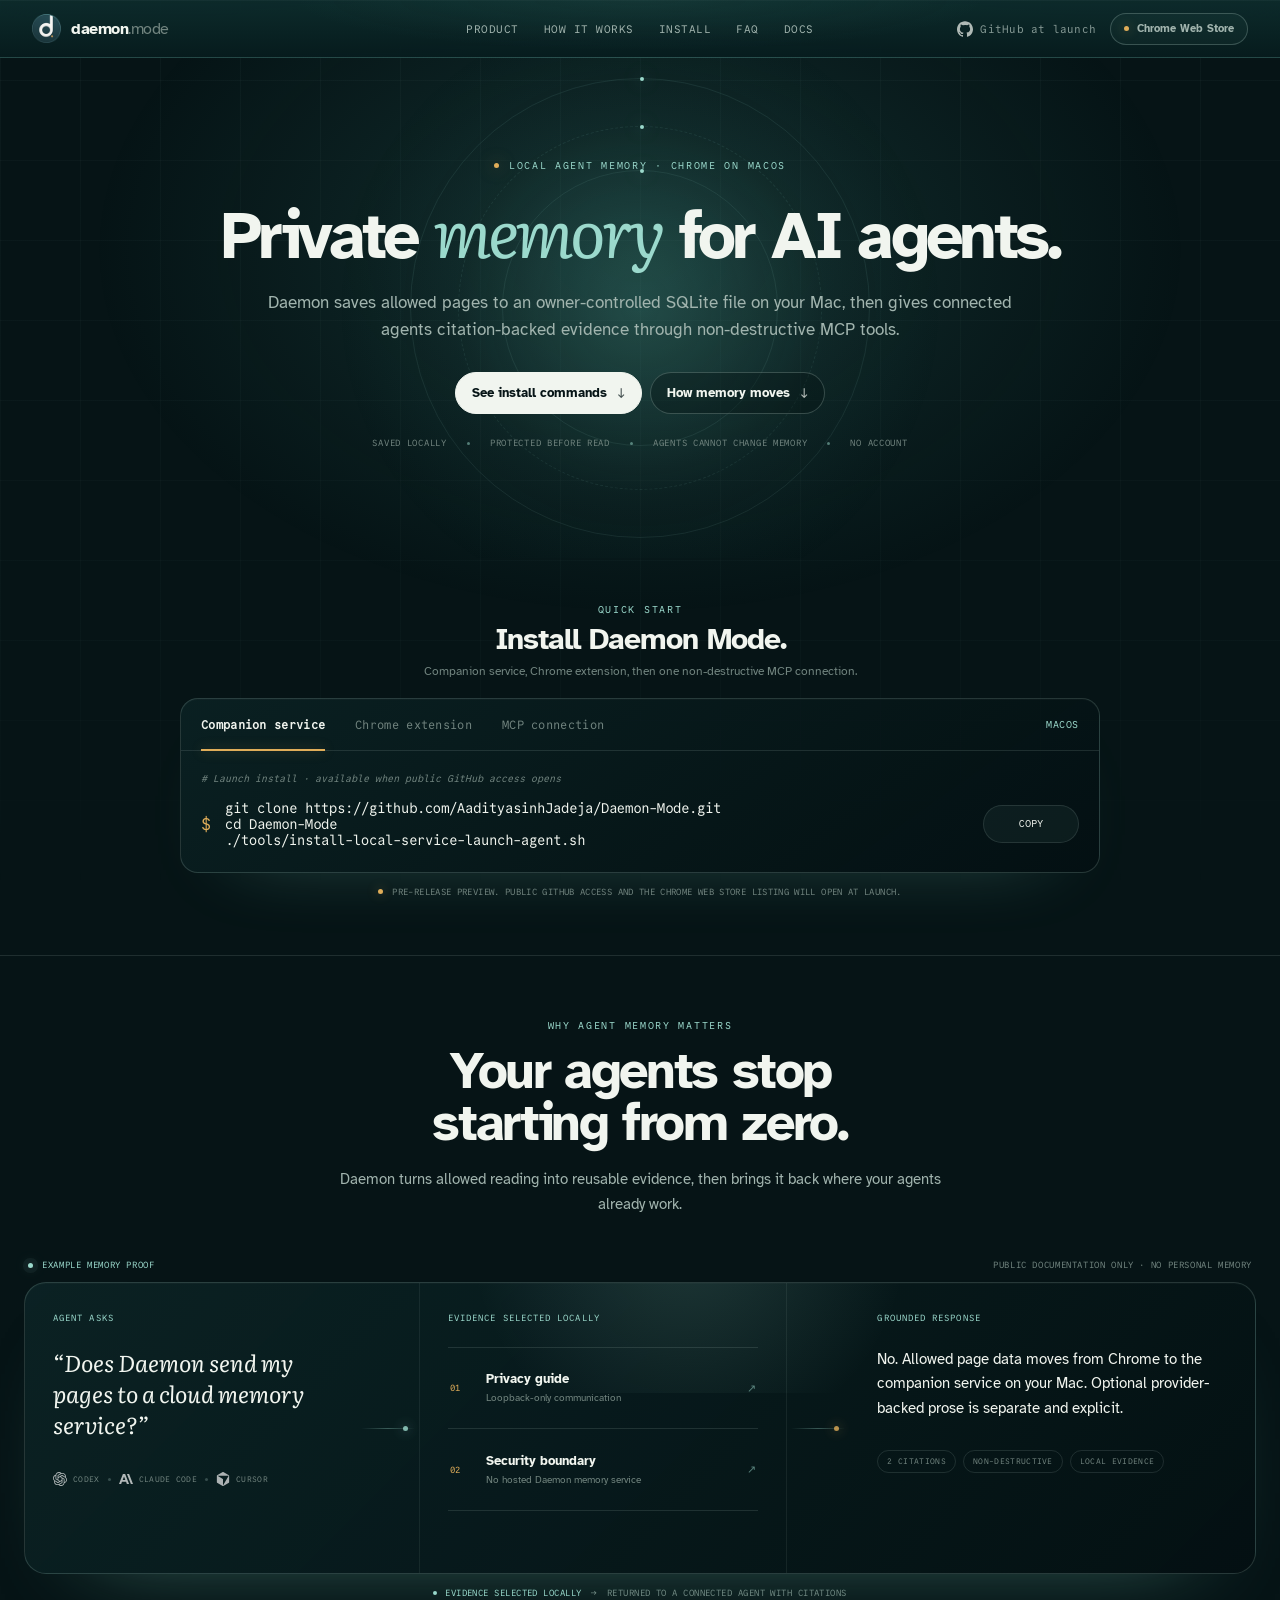
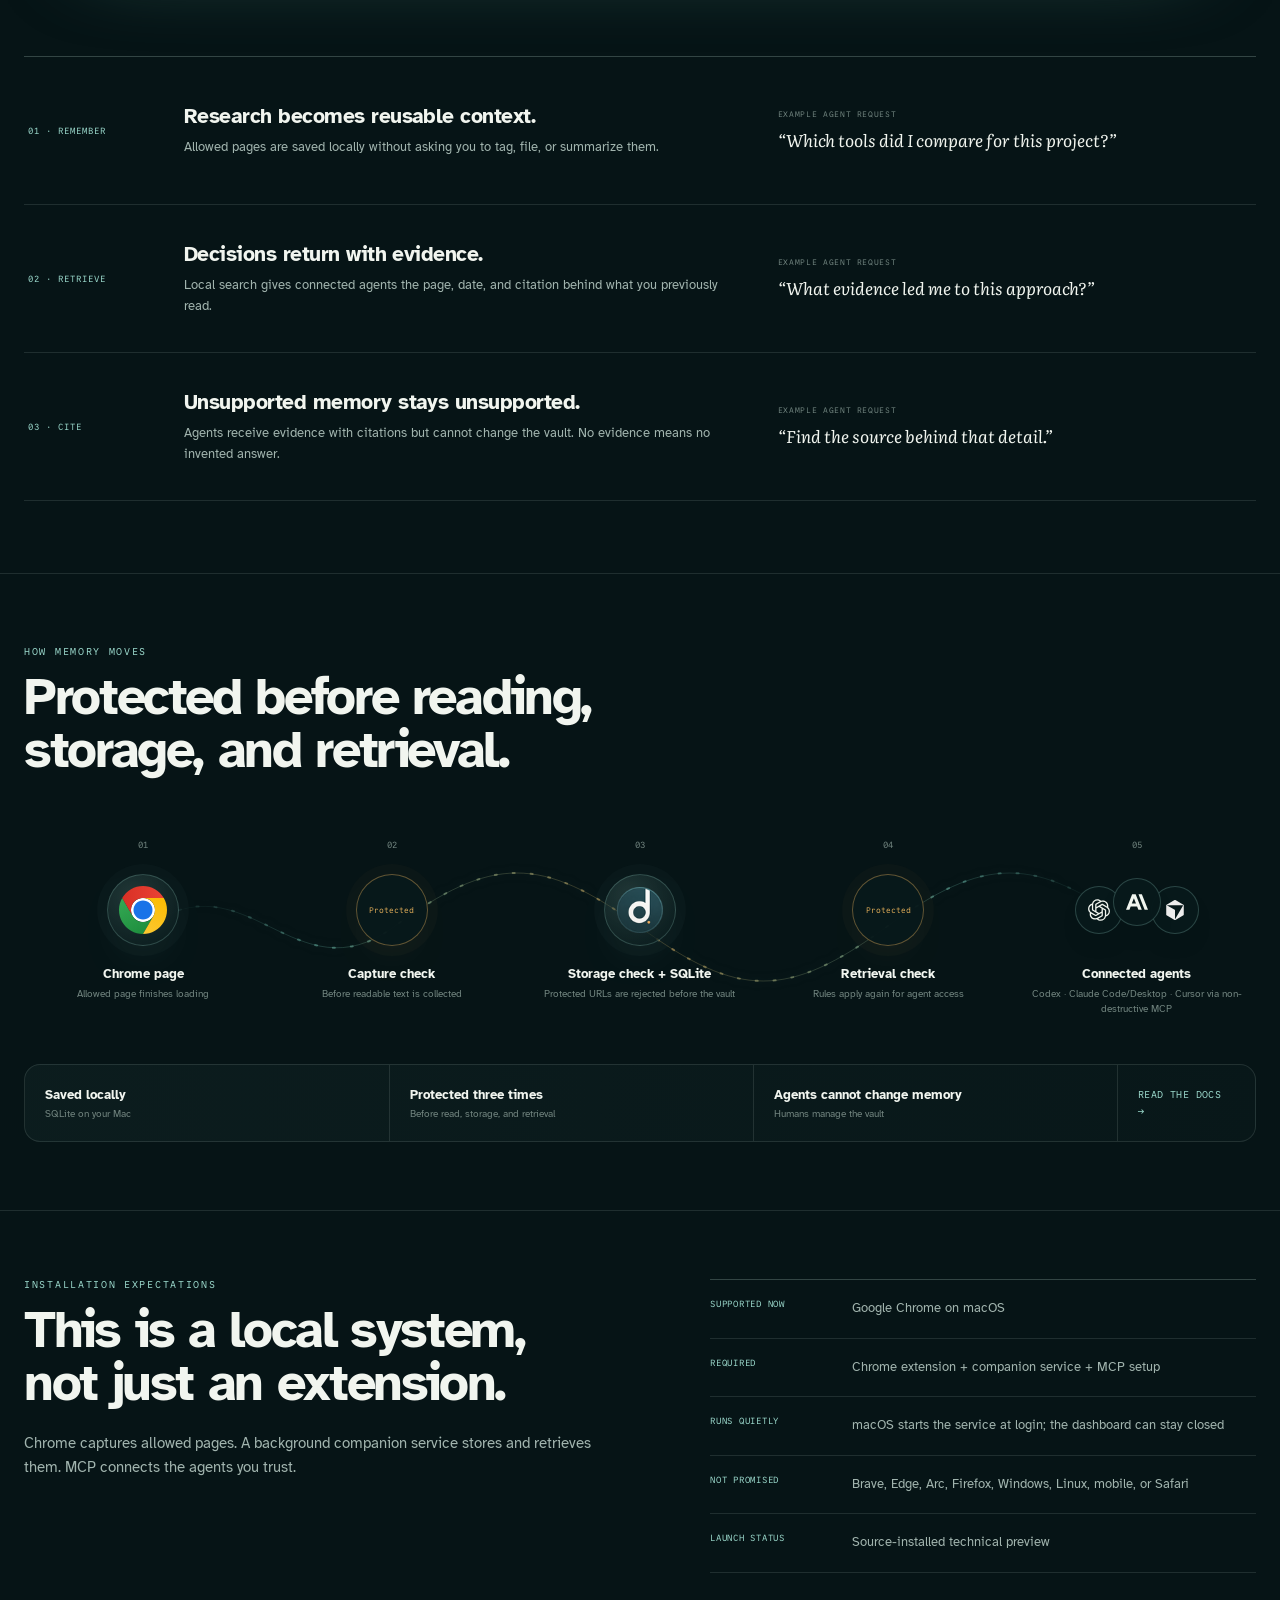
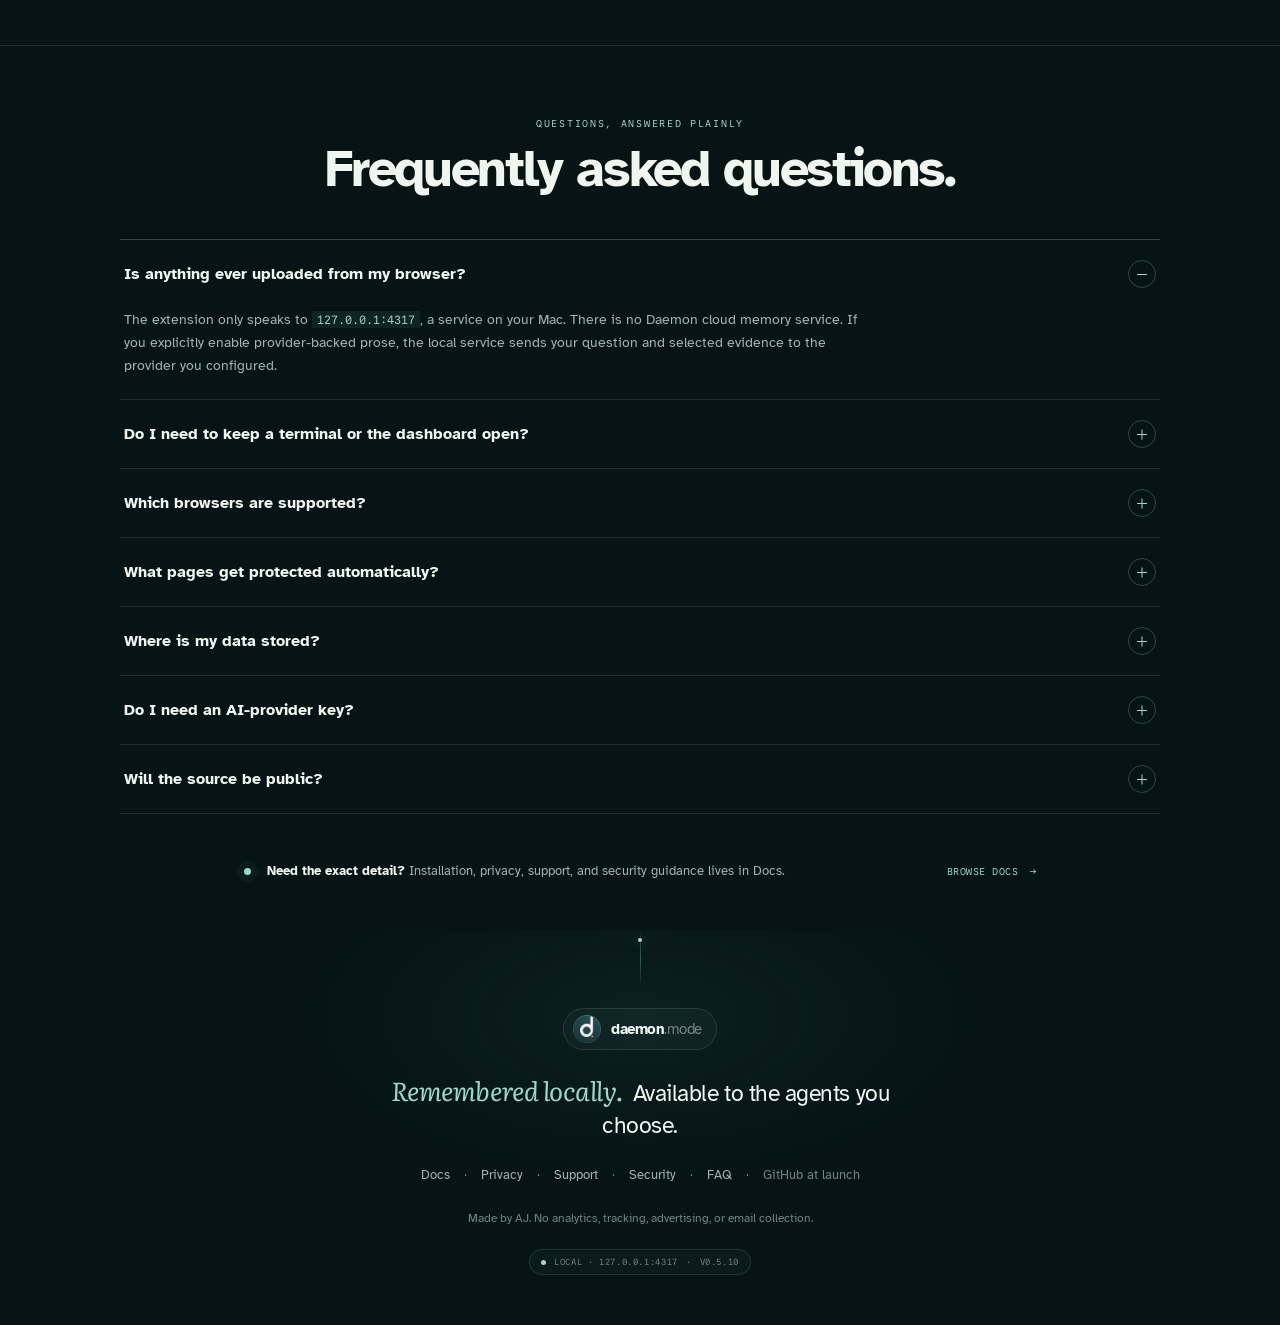
==== commit 041601fe: "Prepare Daemon Mode launch candidate" ====
--- a/site/index.html
+++ b/site/index.html
@@ -11,8 +11,10 @@
   <meta property="og:type" content="website">
   <meta property="og:title" content="Daemon Mode">
   <meta property="og:description" content="Private, local, citation-backed memory for your AI agents.">
-  <meta name="twitter:card" content="summary_large_image">
-
+  <meta property="og:url" content="https://daemonmode-ai.vercel.app/">
+  <meta name="twitter:card" content="summary">
+
+  <link rel="canonical" href="https://daemonmode-ai.vercel.app/">
   <link rel="icon" href="./assets/icons/dmn-icon-32.png" type="image/png">
   <link rel="apple-touch-icon" href="./assets/icons/dmn-icon-192.png">
   <link rel="preload" href="./assets/fonts/atkinson-hyperlegible-latin-400-normal.woff2" as="font" type="font/woff2" crossorigin>
@@ -30,7 +32,7 @@
   <header class="site-header">
     <div class="shell header-row">
       <a class="brand" href="/" aria-label="Daemon Mode home">
-        <img src="./assets/brand/dmn-mark.png" alt="" width="34" height="34">
+        <img src="./assets/icons/dmn-icon-64.png" alt="" width="34" height="34">
         <span>daemon<span>.mode</span></span>
       </a>
 
@@ -93,11 +95,11 @@
             <b>macOS</b>
           </div>
           <div class="install-console__body install-panel" id="install-panel-service" role="tabpanel" aria-labelledby="install-tab-service">
-            <p class="install-note"># Preview command · run from the Daemon repository checkout</p>
+            <p class="install-note"># Launch install · available when public GitHub access opens</p>
             <div class="command-row">
               <span class="prompt" aria-hidden="true">$</span>
-              <code id="service-install-command">./tools/install-local-service-launch-agent.sh</code>
-              <button class="copy-button" data-copy-target="service-install-command" type="button" aria-label="Copy companion service install command">
+              <code id="service-install-command">git clone https://github.com/AadityasinhJadeja/Daemon-Mode.git<br>cd Daemon-Mode<br>./tools/install-local-service-launch-agent.sh</code>
+              <button class="copy-button" data-copy-target="service-install-command" type="button" aria-label="Copy companion service setup commands">
                 <span aria-hidden="true">Copy</span>
                 <span class="copy-button__status" aria-live="polite"></span>
               </button>
@@ -344,7 +346,7 @@
   <footer class="site-footer">
     <div class="footer-inner">
       <a class="brand footer-brand" href="/" aria-label="Daemon Mode home">
-        <img src="./assets/brand/dmn-mark.png" alt="" width="34" height="34">
+        <img src="./assets/icons/dmn-icon-64.png" alt="" width="34" height="34">
         <span>daemon<span>.mode</span></span>
       </a>
       <p class="footer-hook"><em>Remembered locally.</em> Available to the agents you choose.</p>
@@ -469,7 +471,7 @@
           field.remove();
           finish(copied ? 'Copied' : 'Select command');
         }
-        var text = command.textContent.trim();
+        var text = command.innerText.trim();
         if (!navigator.clipboard || !navigator.clipboard.writeText) { fallbackCopy(text); return; }
         navigator.clipboard.writeText(text).then(function () { finish('Copied'); }).catch(function () { fallbackCopy(text); });
         });
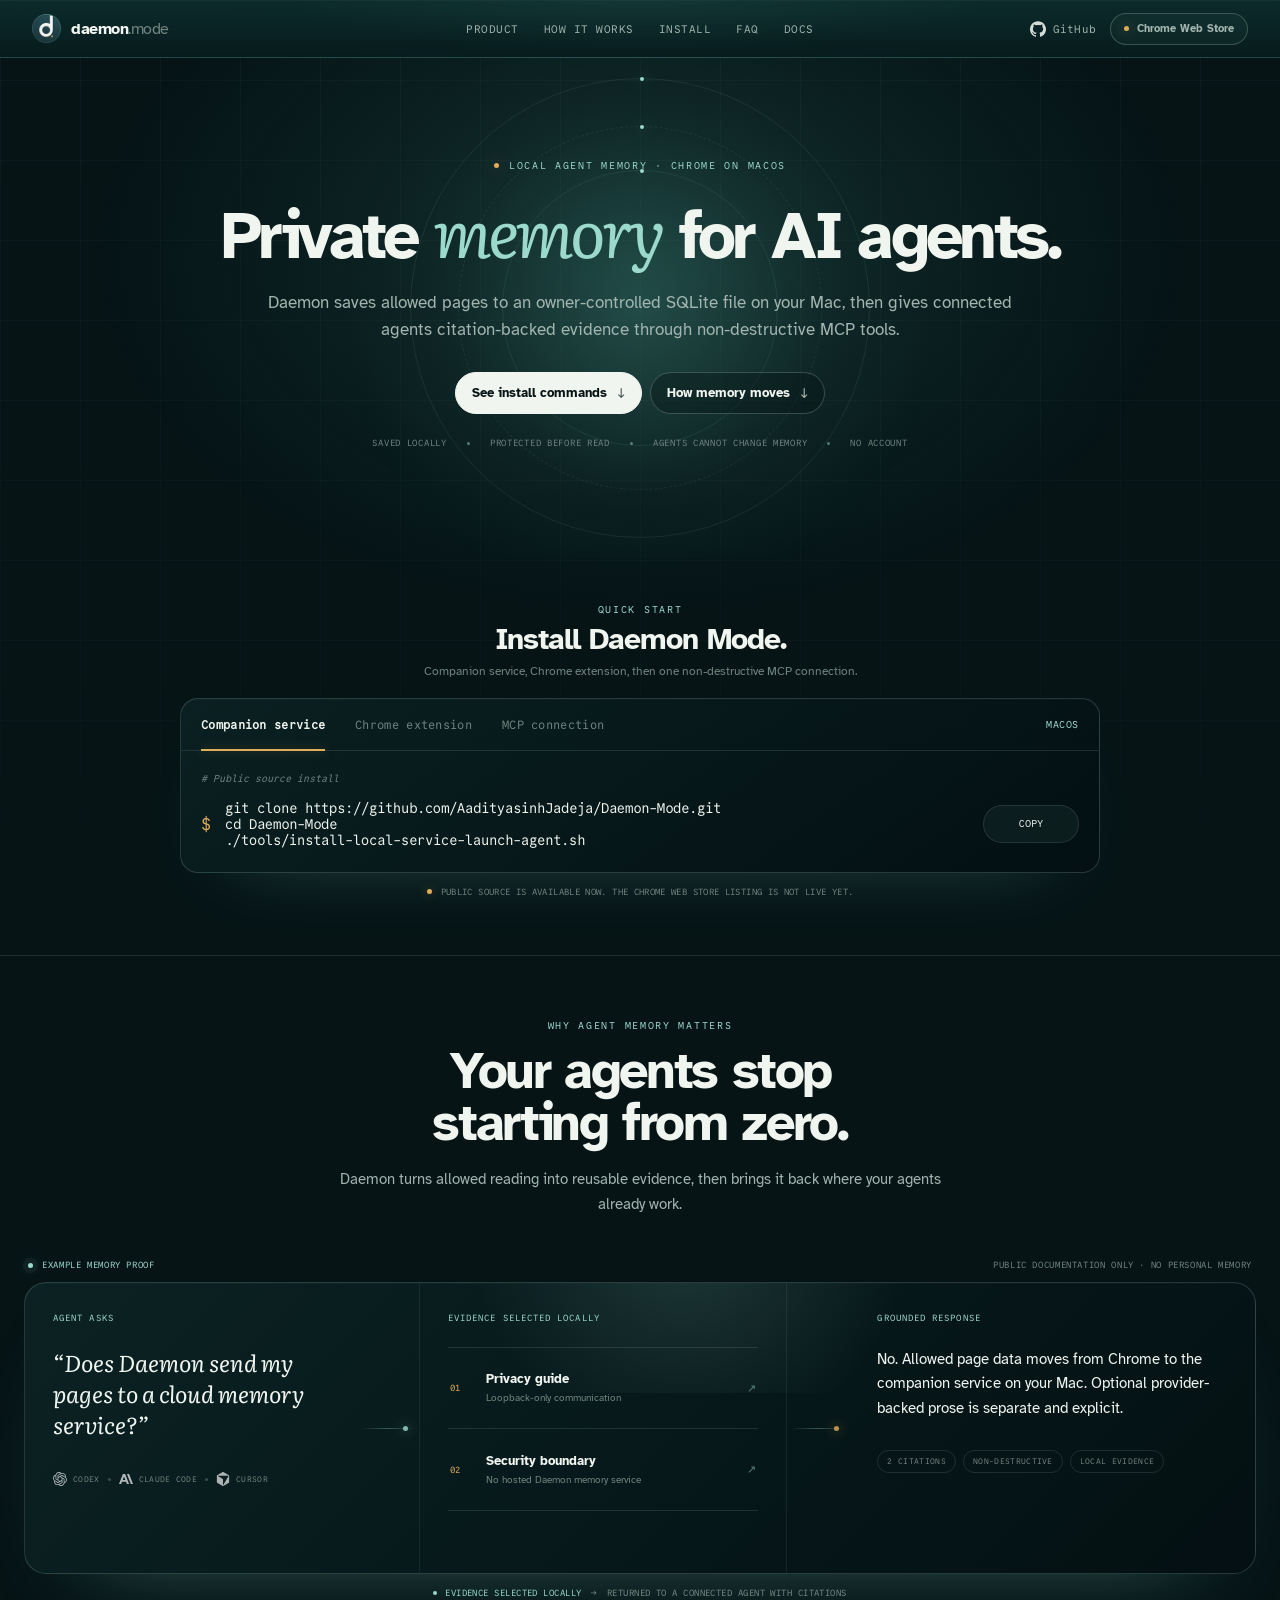
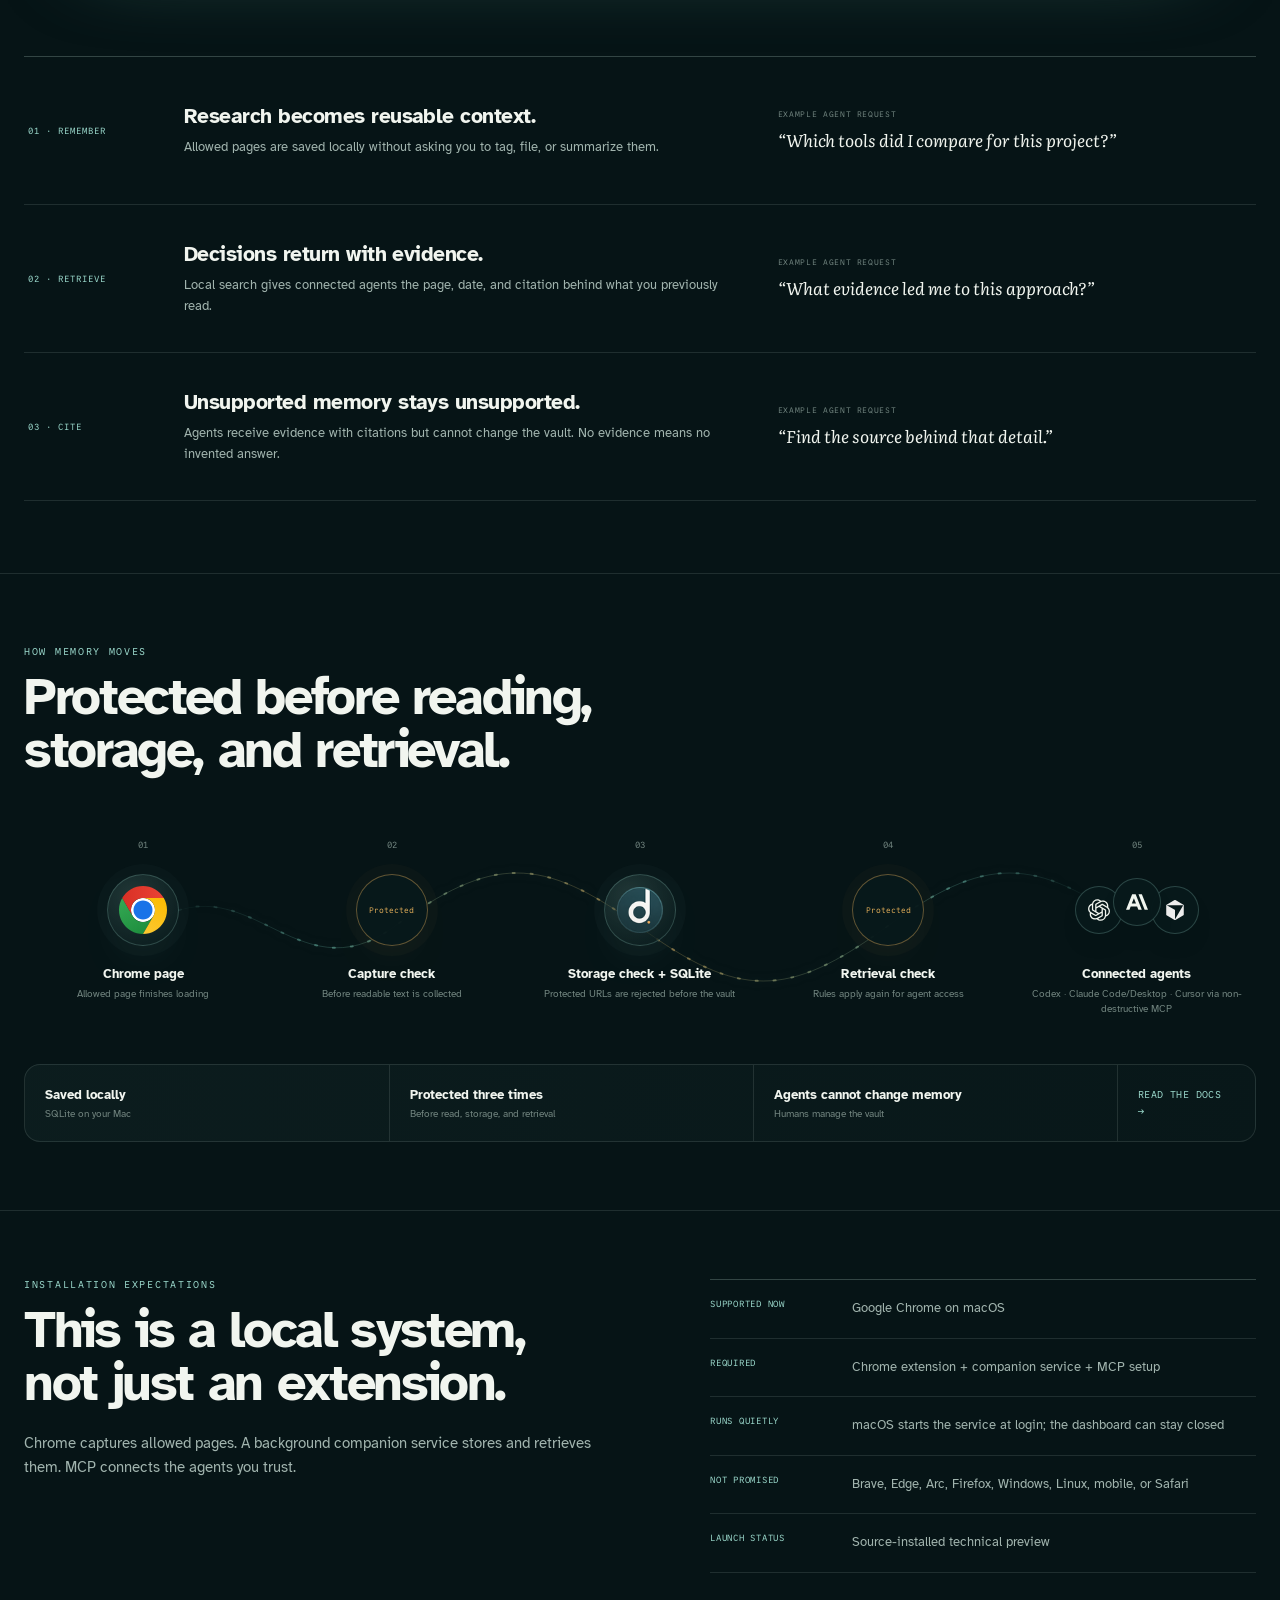
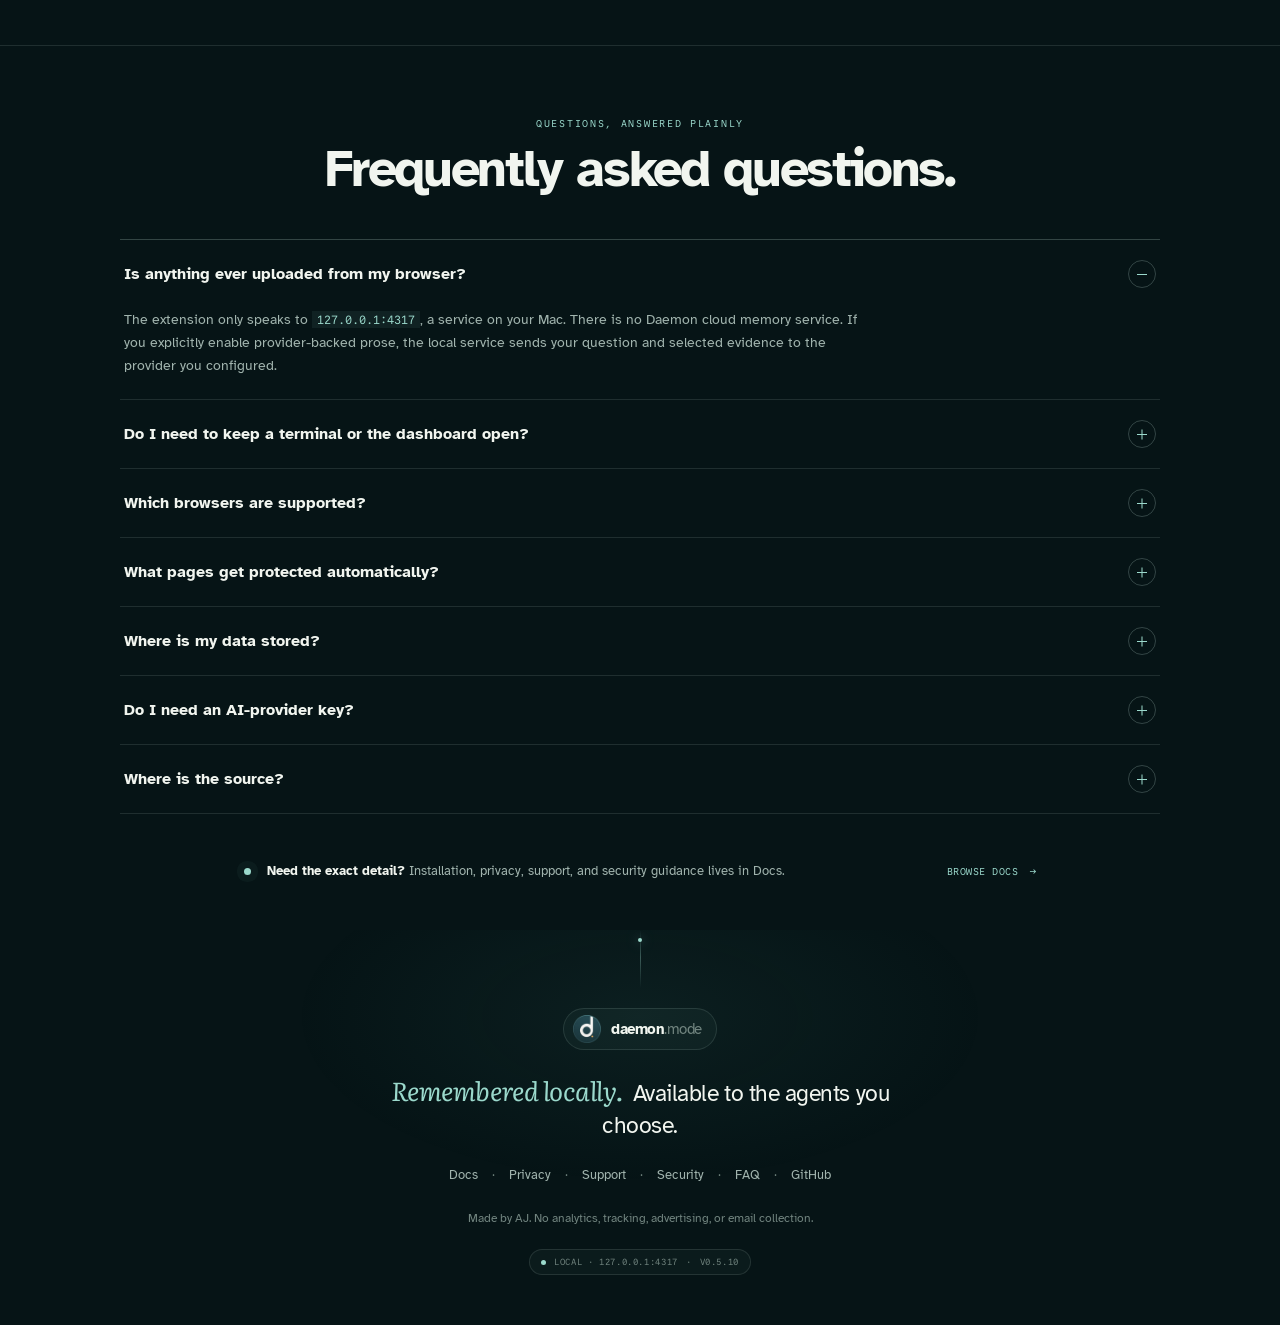
==== commit ddad7a4a: "Refresh public launch surfaces" ====
--- a/site/index.html
+++ b/site/index.html
@@ -45,7 +45,7 @@
       </nav>
 
       <div class="header-actions">
-        <span class="github-placeholder" aria-disabled="true"><img src="./assets/agents/github.svg" alt="" width="16" height="16"><span>GitHub at launch</span></span>
+        <a class="github-link" href="https://github.com/AadityasinhJadeja/Daemon-Mode"><img src="./assets/agents/github.svg" alt="" width="16" height="16"><span>GitHub</span></a>
         <span class="store-placeholder" aria-disabled="true" aria-label="Chrome Web Store link activates after publication"><i aria-hidden="true"></i> Chrome Web Store</span>
       </div>
 
@@ -95,7 +95,7 @@
             <b>macOS</b>
           </div>
           <div class="install-console__body install-panel" id="install-panel-service" role="tabpanel" aria-labelledby="install-tab-service">
-            <p class="install-note"># Launch install · available when public GitHub access opens</p>
+            <p class="install-note"># Public source install</p>
             <div class="command-row">
               <span class="prompt" aria-hidden="true">$</span>
               <code id="service-install-command">git clone https://github.com/AadityasinhJadeja/Daemon-Mode.git<br>cd Daemon-Mode<br>./tools/install-local-service-launch-agent.sh</code>
@@ -125,7 +125,7 @@
           </div>
         </div>
 
-        <p class="availability-note"><span aria-hidden="true"></span> Pre-release preview. Public GitHub access and the Chrome Web Store listing will open at launch.</p>
+        <p class="availability-note"><span aria-hidden="true"></span> Public source is available now. The Chrome Web Store listing is not live yet.</p>
       </div>
     </section>
 
@@ -328,8 +328,8 @@
             <div class="faq-panel" id="faq-key" hidden><p>No. Capture, protection, local retrieval, and MCP evidence work without one. A key is only needed for optional provider-backed prose.</p></div>
           </article>
           <article class="faq-item">
-            <h3><button type="button" aria-expanded="false" aria-controls="faq-source"><span>Will the source be public?</span><i aria-hidden="true"></i></button></h3>
-            <div class="faq-panel" id="faq-source" hidden><p>Yes. At launch, the extension, local service, MCP server, packaging workflow, and verification tools will be available in the GitHub repository.</p></div>
+            <h3><button type="button" aria-expanded="false" aria-controls="faq-source"><span>Where is the source?</span><i aria-hidden="true"></i></button></h3>
+            <div class="faq-panel" id="faq-source" hidden><p>The extension, local service, MCP server, packaging workflow, and verification tools are public in the <a href="https://github.com/AadityasinhJadeja/Daemon-Mode">GitHub repository</a>.</p></div>
           </article>
         </div>
 
@@ -356,7 +356,7 @@
         <a href="./support/">Support</a><span aria-hidden="true">·</span>
         <a href="./security/">Security</a><span aria-hidden="true">·</span>
         <a href="#faq">FAQ</a><span aria-hidden="true">·</span>
-        <span aria-disabled="true">GitHub at launch</span>
+        <a href="https://github.com/AadityasinhJadeja/Daemon-Mode">GitHub</a>
       </nav>
       <p class="footer-attribution">Made by AJ. No analytics, tracking, advertising, or email collection.</p>
       <div class="footer-stamp"><i aria-hidden="true"></i><span>local · 127.0.0.1:4317</span><span aria-hidden="true">·</span><span id="dmn-version">v0.5.10</span></div>
--- a/site/cohesive.css
+++ b/site/cohesive.css
@@ -76,8 +76,9 @@
 .primary-nav a[aria-current="page"], .primary-nav a[aria-current="location"] { color: var(--ink); }
 .primary-nav a[aria-current="page"]::after, .primary-nav a[aria-current="location"]::after { transform: scaleX(1); }
 .header-actions { align-items: center; display: flex; gap: 14px; justify-self: end; }
-.github-placeholder { align-items: center; color: var(--muted); display: inline-flex; font-family: var(--mono); font-size: 11px; gap: 7px; letter-spacing: .02em; opacity: .82; }
-.github-placeholder img { height: 16px; opacity: .88; width: 16px; }
+.github-link { align-items: center; color: var(--muted); display: inline-flex; font-family: var(--mono); font-size: 11px; gap: 7px; letter-spacing: .02em; }
+.github-link:hover { color: var(--ink); }
+.github-link img { height: 16px; opacity: .88; width: 16px; }
 .store-placeholder, .store-soon { align-items: center; background: rgba(155, 217, 204, .04); border: 1px solid var(--rule-strong); border-radius: 999px; color: var(--muted); display: inline-flex; font-size: 11px; font-weight: 700; gap: 8px; min-height: 32px; padding: 0 13px; }
 .store-placeholder i, .store-soon i, .availability-note span, .footer-status i { background: var(--amber); border-radius: 50%; box-shadow: 0 0 12px rgba(224, 173, 89, .48); height: 5px; width: 5px; }
 .menu-button { background: transparent; border: 1px solid var(--rule-strong); border-radius: 6px; display: none; min-height: 38px; padding: 0 12px; }
@@ -417,7 +418,7 @@
 :focus-visible { outline: 2px solid var(--teal); outline-offset: 4px; }
 
 @media (max-width: 1080px) {
-  .github-placeholder span { display: none; }
+  .github-link span { display: none; }
   .hero h1 { font-size: clamp(44px, 6.2vw, 64px); }
   .evidence-proof__instrument { grid-template-columns: minmax(0, .9fr) 44px minmax(0, 1fr) 44px minmax(0, 1.05fr); }
   .evidence-proof article { padding: 28px 22px; }
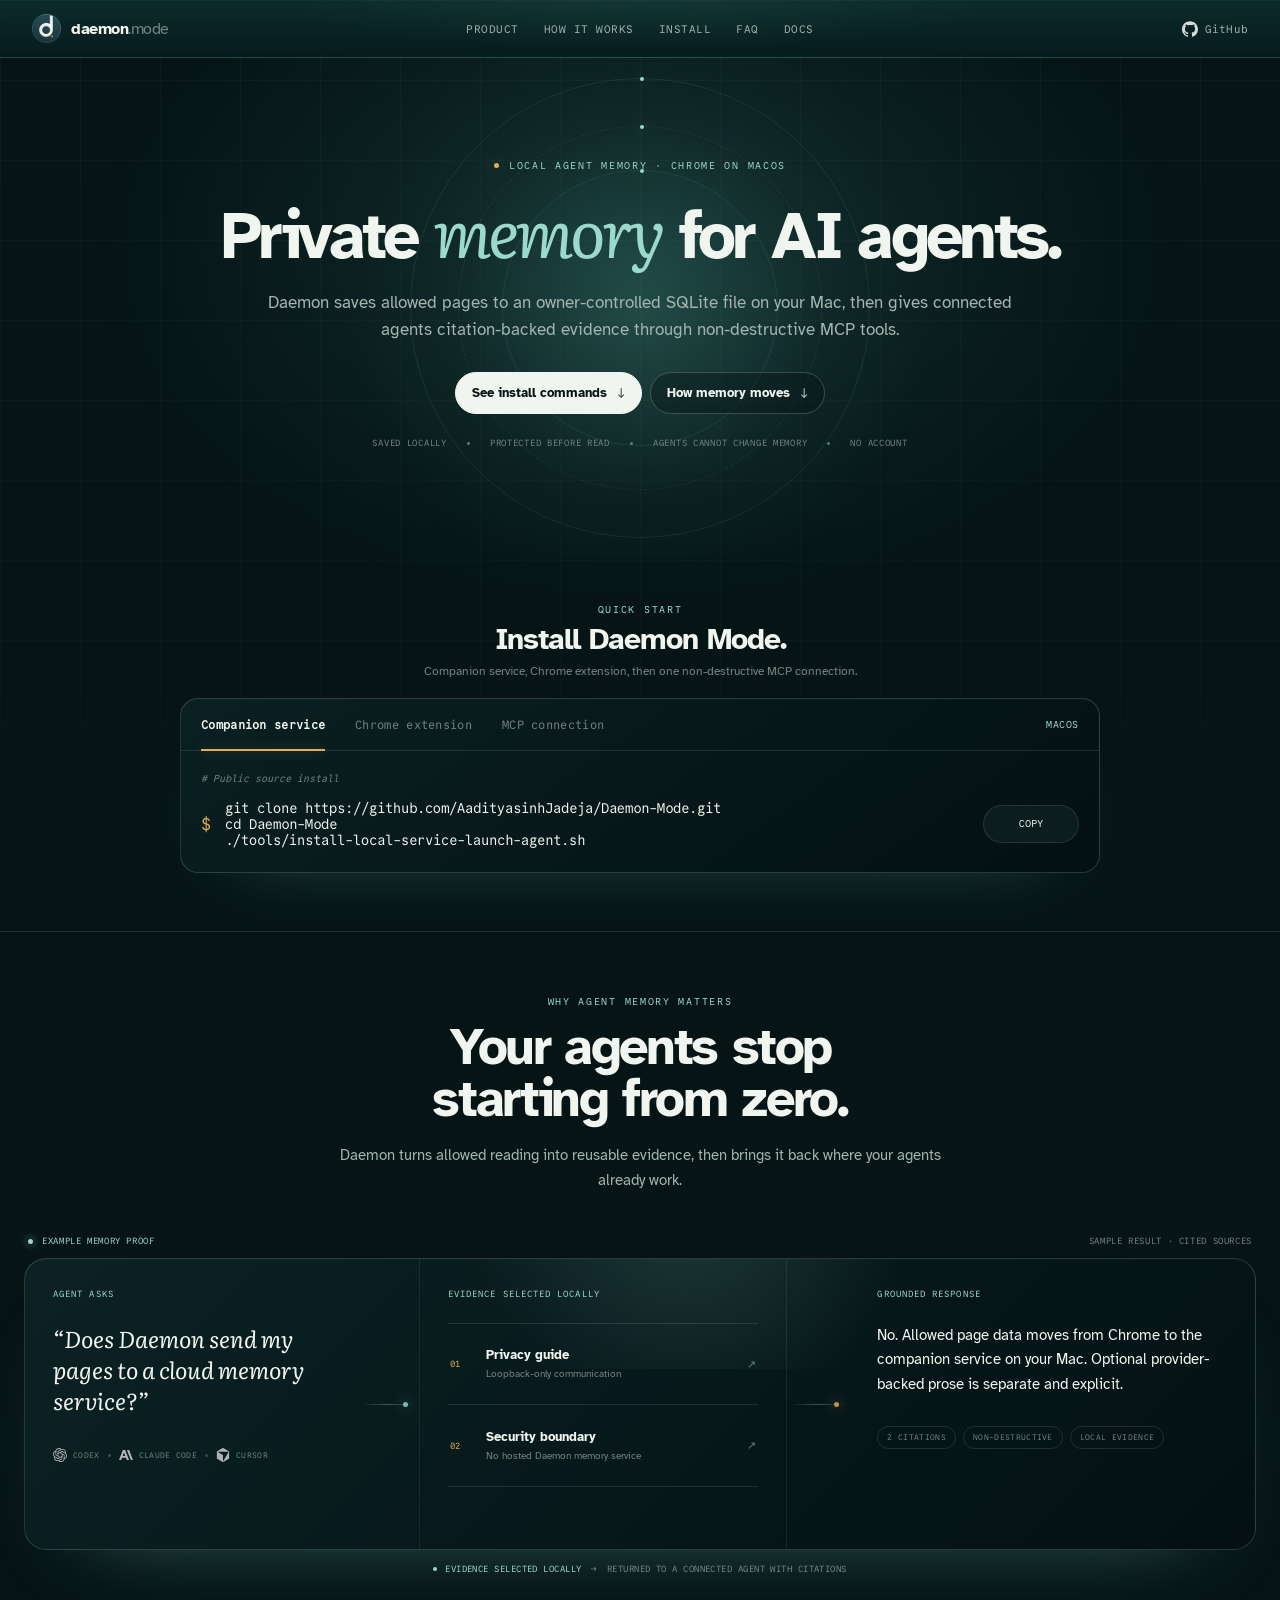
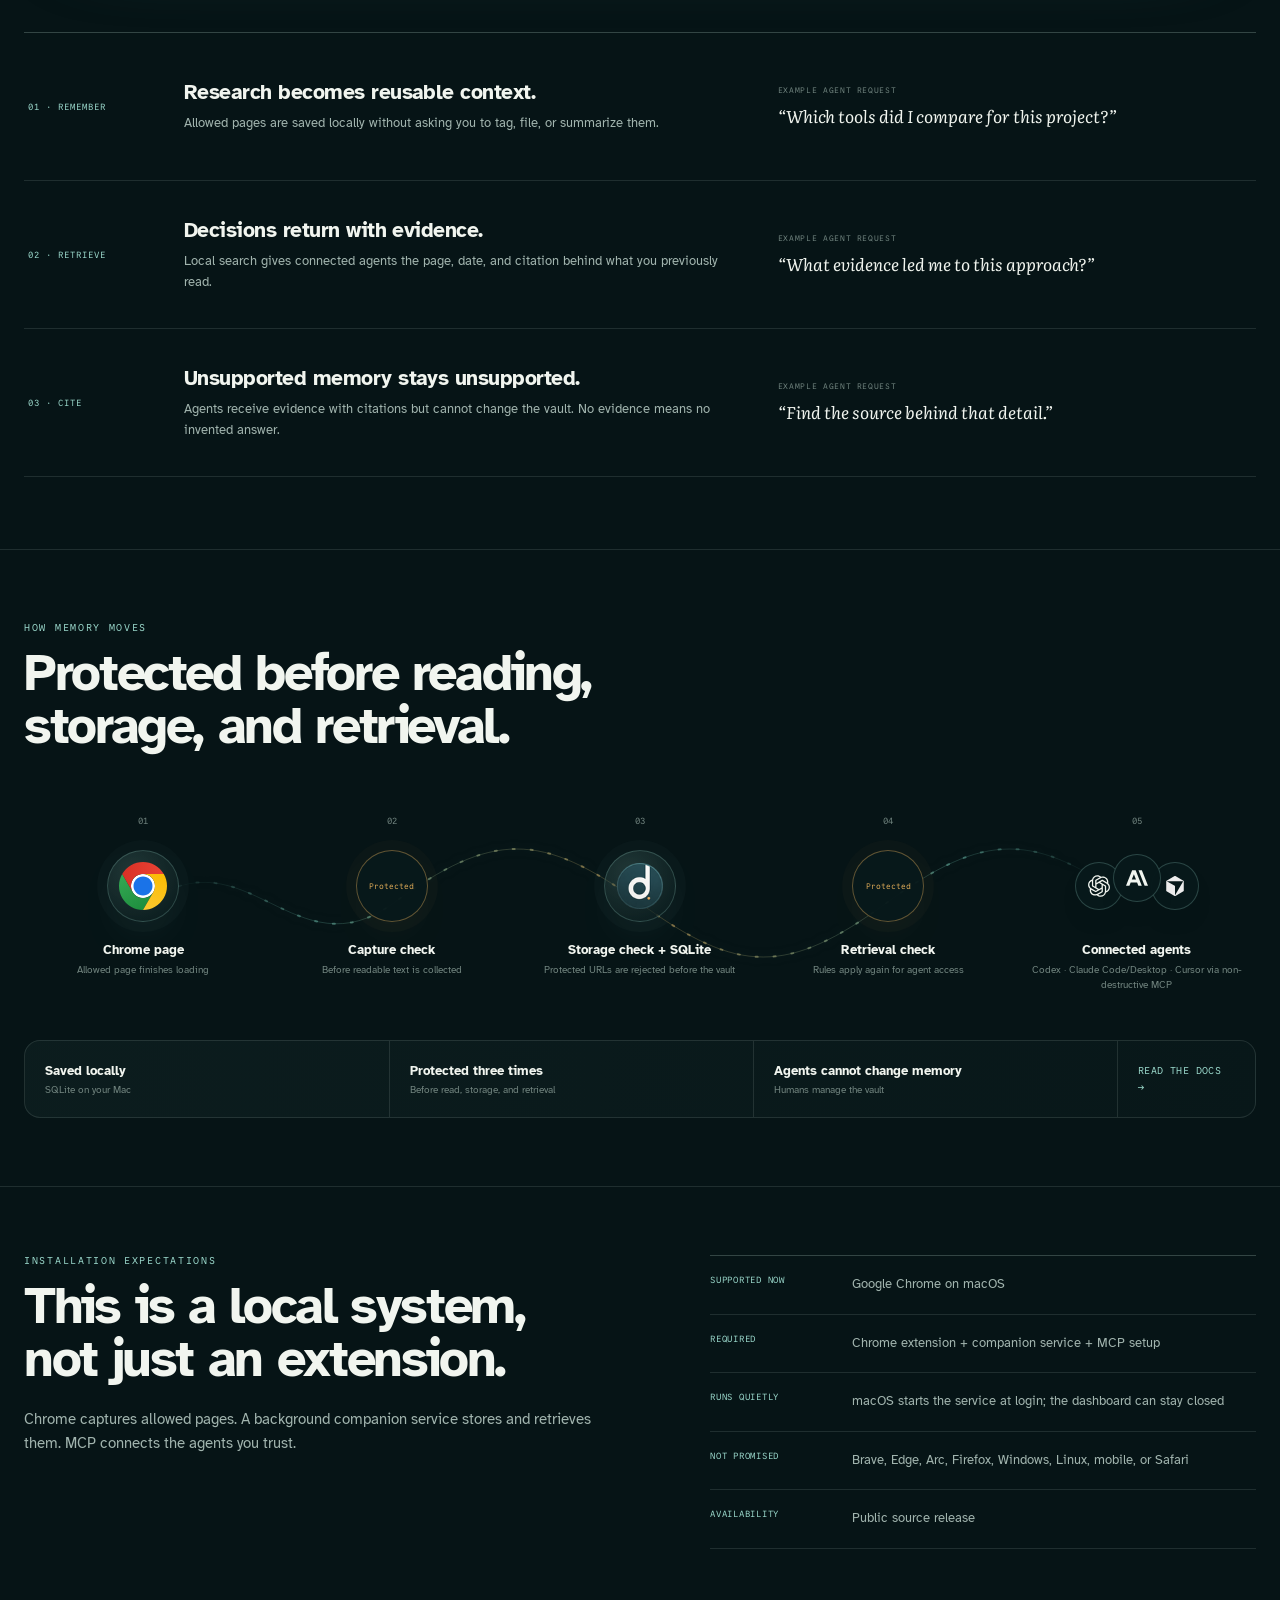
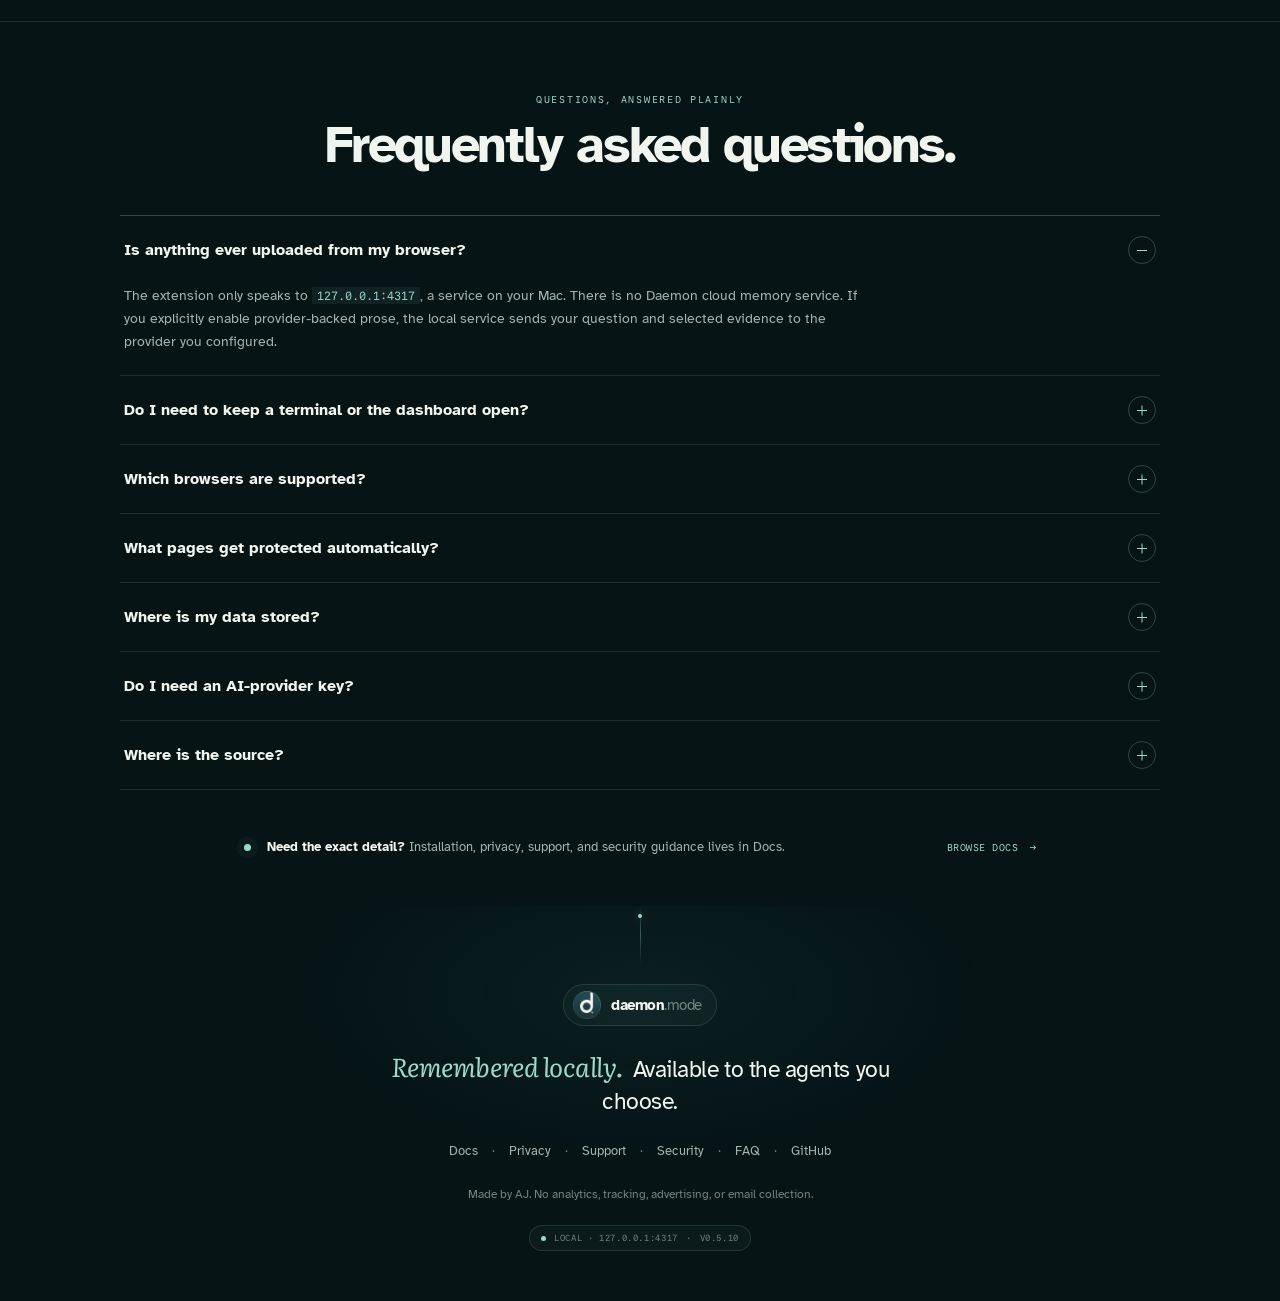
==== commit 3a58d55e: "Polish public installation copy" ====
--- a/site/index.html
+++ b/site/index.html
@@ -46,7 +46,6 @@
 
       <div class="header-actions">
         <a class="github-link" href="https://github.com/AadityasinhJadeja/Daemon-Mode"><img src="./assets/agents/github.svg" alt="" width="16" height="16"><span>GitHub</span></a>
-        <span class="store-placeholder" aria-disabled="true" aria-label="Chrome Web Store link activates after publication"><i aria-hidden="true"></i> Chrome Web Store</span>
       </div>
 
       <button class="menu-button" type="button" aria-controls="primary-nav" aria-expanded="false">Menu</button>
@@ -106,10 +105,10 @@
             </div>
           </div>
           <div class="install-console__body install-panel" id="install-panel-extension" role="tabpanel" aria-labelledby="install-tab-extension" hidden>
-            <p class="install-note"># Technical preview · Chrome Developer mode</p>
+            <p class="install-note"># Browser setup</p>
             <div class="install-status-row">
-              <strong>Load this checkout's extension/ folder unpacked</strong>
-              <span><i aria-hidden="true"></i> Store link follows publication</span>
+              <strong>Add Daemon to Chrome</strong>
+              <a href="./support/#install">Open setup guide <span aria-hidden="true">→</span></a>
             </div>
           </div>
           <div class="install-console__body install-panel" id="install-panel-mcp" role="tabpanel" aria-labelledby="install-tab-mcp" hidden>
@@ -125,7 +124,6 @@
           </div>
         </div>
 
-        <p class="availability-note"><span aria-hidden="true"></span> Public source is available now. The Chrome Web Store listing is not live yet.</p>
       </div>
     </section>
 
@@ -140,7 +138,7 @@
         <figure class="evidence-proof" data-evidence-proof aria-labelledby="evidence-proof-title">
           <div class="evidence-proof__topline">
             <figcaption id="evidence-proof-title"><i aria-hidden="true"></i> Example memory proof</figcaption>
-            <span>Public documentation only · no personal memory</span>
+            <span>Sample result · cited sources</span>
           </div>
 
           <div class="evidence-proof__instrument">
@@ -290,7 +288,7 @@
           <div><dt>Required</dt><dd>Chrome extension + companion service + MCP setup</dd></div>
           <div><dt>Runs quietly</dt><dd>macOS starts the service at login; the dashboard can stay closed</dd></div>
           <div><dt>Not promised</dt><dd>Brave, Edge, Arc, Firefox, Windows, Linux, mobile, or Safari</dd></div>
-          <div><dt>Launch status</dt><dd>Source-installed technical preview</dd></div>
+          <div><dt>Availability</dt><dd>Public source release</dd></div>
         </dl>
       </div>
     </section>
--- a/site/cohesive.css
+++ b/site/cohesive.css
@@ -79,8 +79,8 @@
 .github-link { align-items: center; color: var(--muted); display: inline-flex; font-family: var(--mono); font-size: 11px; gap: 7px; letter-spacing: .02em; }
 .github-link:hover { color: var(--ink); }
 .github-link img { height: 16px; opacity: .88; width: 16px; }
-.store-placeholder, .store-soon { align-items: center; background: rgba(155, 217, 204, .04); border: 1px solid var(--rule-strong); border-radius: 999px; color: var(--muted); display: inline-flex; font-size: 11px; font-weight: 700; gap: 8px; min-height: 32px; padding: 0 13px; }
-.store-placeholder i, .store-soon i, .availability-note span, .footer-status i { background: var(--amber); border-radius: 50%; box-shadow: 0 0 12px rgba(224, 173, 89, .48); height: 5px; width: 5px; }
+.store-soon { align-items: center; background: rgba(155, 217, 204, .04); border: 1px solid var(--rule-strong); border-radius: 999px; color: var(--muted); display: inline-flex; font-size: 11px; font-weight: 700; gap: 8px; min-height: 32px; padding: 0 13px; }
+.store-soon i, .footer-status i { background: var(--amber); border-radius: 50%; box-shadow: 0 0 12px rgba(224, 173, 89, .48); height: 5px; width: 5px; }
 .menu-button { background: transparent; border: 1px solid var(--rule-strong); border-radius: 6px; display: none; min-height: 38px; padding: 0 12px; }
 
 .hero { align-items: center; display: grid; min-height: 500px; overflow: hidden; padding: 42px 0 50px; position: relative; }
@@ -163,10 +163,8 @@
 .copy-button__status { color: var(--teal); display: block; font-size: 8px; min-height: 10px; position: absolute; right: 8px; top: 2px; }
 .install-status-row { align-items: center; display: flex; justify-content: space-between; min-height: 40px; }
 .install-status-row strong { font-size: 16px; }
-.install-status-row > span { align-items: center; color: var(--amber); display: flex; font-family: var(--mono); font-size: 10px; gap: 9px; text-transform: uppercase; }
-.install-status-row i { background: var(--amber); border-radius: 50%; box-shadow: 0 0 12px rgba(224, 173, 89, .48); height: 5px; width: 5px; }
-.availability-note { align-items: center; color: var(--dim); display: flex; font-family: var(--mono); font-size: 9px; gap: 9px; justify-content: center; letter-spacing: .04em; margin-top: 14px; text-align: center; text-transform: uppercase; }
-.availability-note span { flex: 0 0 auto; }
+.install-status-row > a { color: var(--teal); font-family: var(--mono); font-size: 10px; text-transform: uppercase; }
+.install-status-row > a:hover { color: var(--ink); }
 @keyframes install-panel-in { from { opacity: 0; transform: translateY(8px); } to { opacity: 1; transform: translateY(0); } }
 
 .product-section { padding: 64px 0 72px; }
@@ -384,7 +382,6 @@
 .document-content pre { background: rgba(3,13,15,.75); border: 1px solid var(--rule-strong); color: var(--ink); margin: 18px 0; overflow-x: auto; padding: 18px; }
 .document-content pre code { background: transparent; color: inherit; padding: 0; }
 .document-callout { background: rgba(155,217,204,.035); border: 1px solid var(--rule-strong); margin: 22px 0; padding: 20px; }
-.document-callout--warning { background: rgba(224,173,89,.035); border-color: rgba(224,173,89,.28); }
 .document-callout strong { display: block; margin-bottom: 6px; }
 .document-table { border-top: 1px solid var(--rule-strong); margin-top: 18px; }
 .document-table div { border-bottom: 1px solid var(--rule); display: grid; gap: 20px; grid-template-columns: 160px 1fr; padding: 14px 0; }
@@ -498,7 +495,6 @@
   .command-row { align-items: flex-start; flex-wrap: wrap; }
   .command-row code { flex-basis: calc(100% - 30px); font-size: 13px; overflow-wrap: anywhere; white-space: normal; }
   .copy-button { margin-left: 30px; width: calc(100% - 30px); }
-  .availability-note { align-items: flex-start; line-height: 1.5; }
   .value-rows article { gap: 12px; grid-template-columns: 1fr; padding: 28px 2px; }
   .value-rows blockquote { grid-column: auto; margin-top: 8px; }
   .memory-flow { grid-template-columns: 1fr; overflow: visible; }
